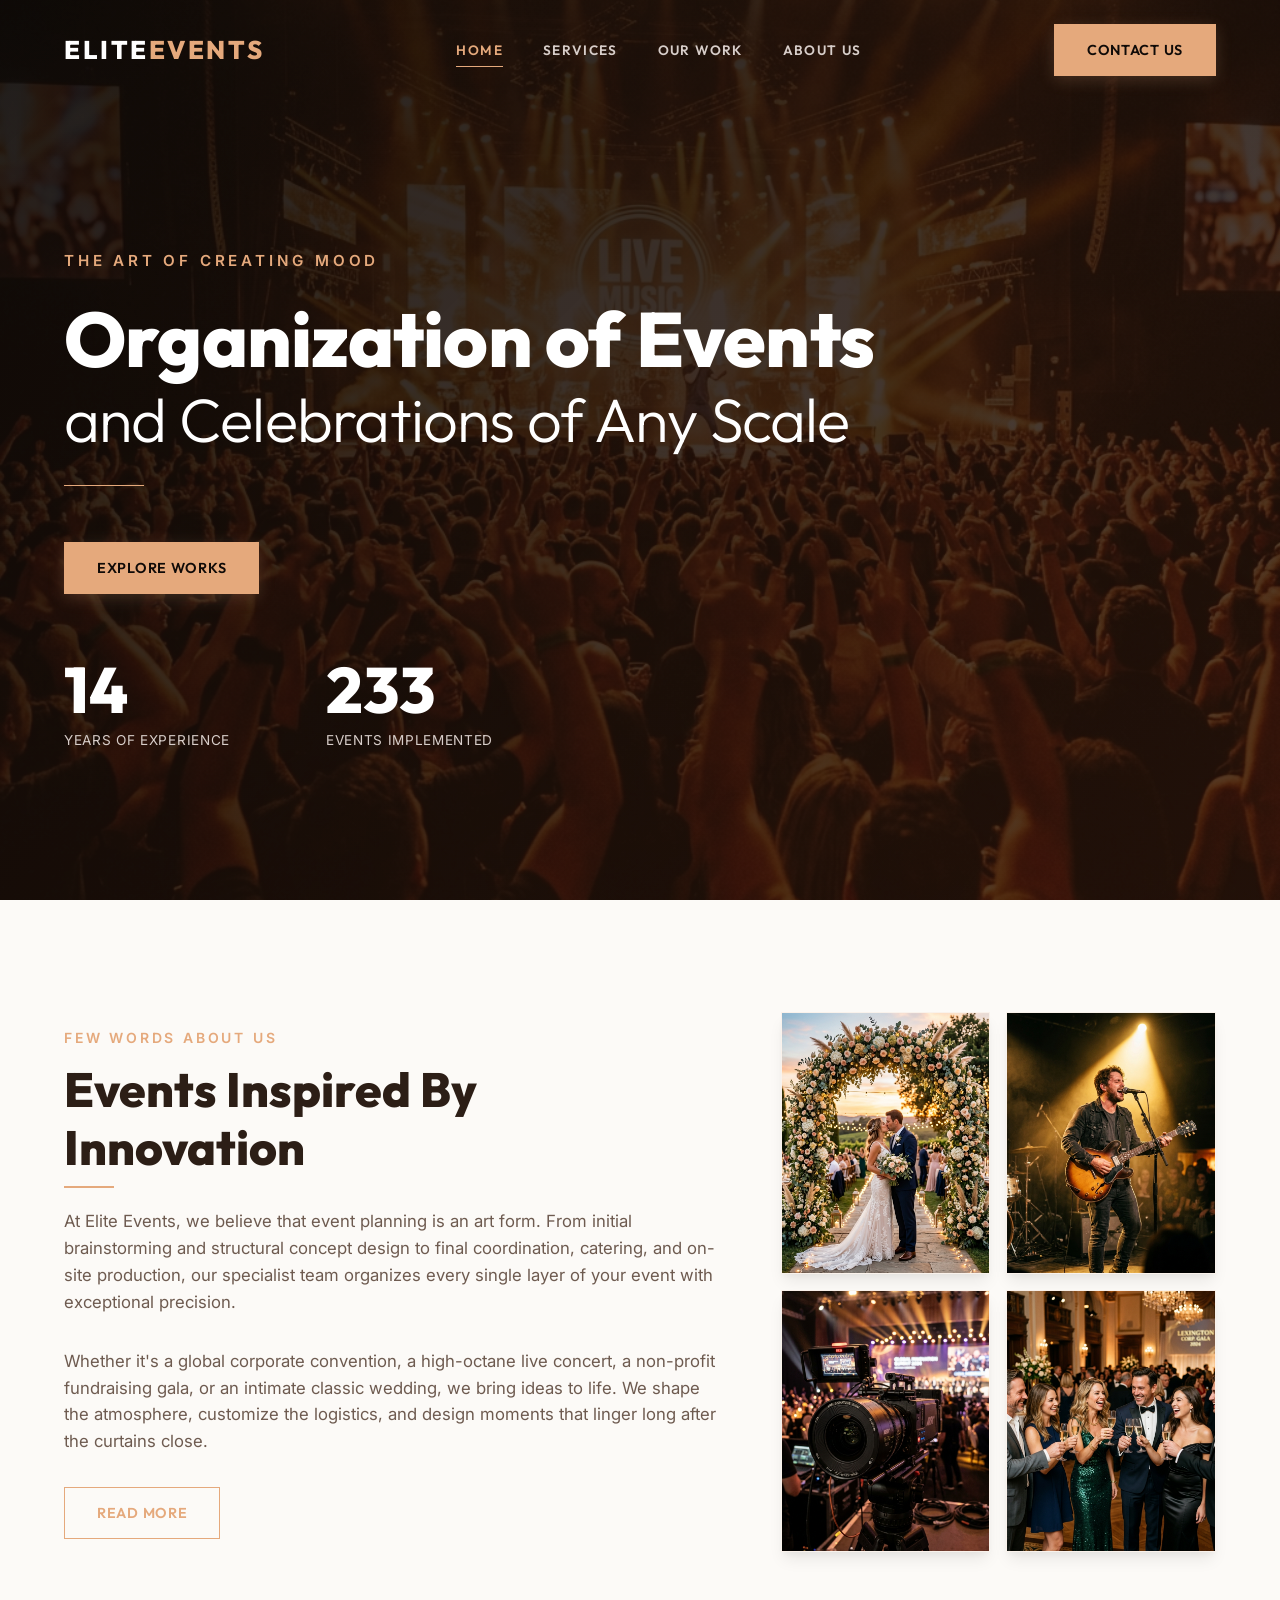
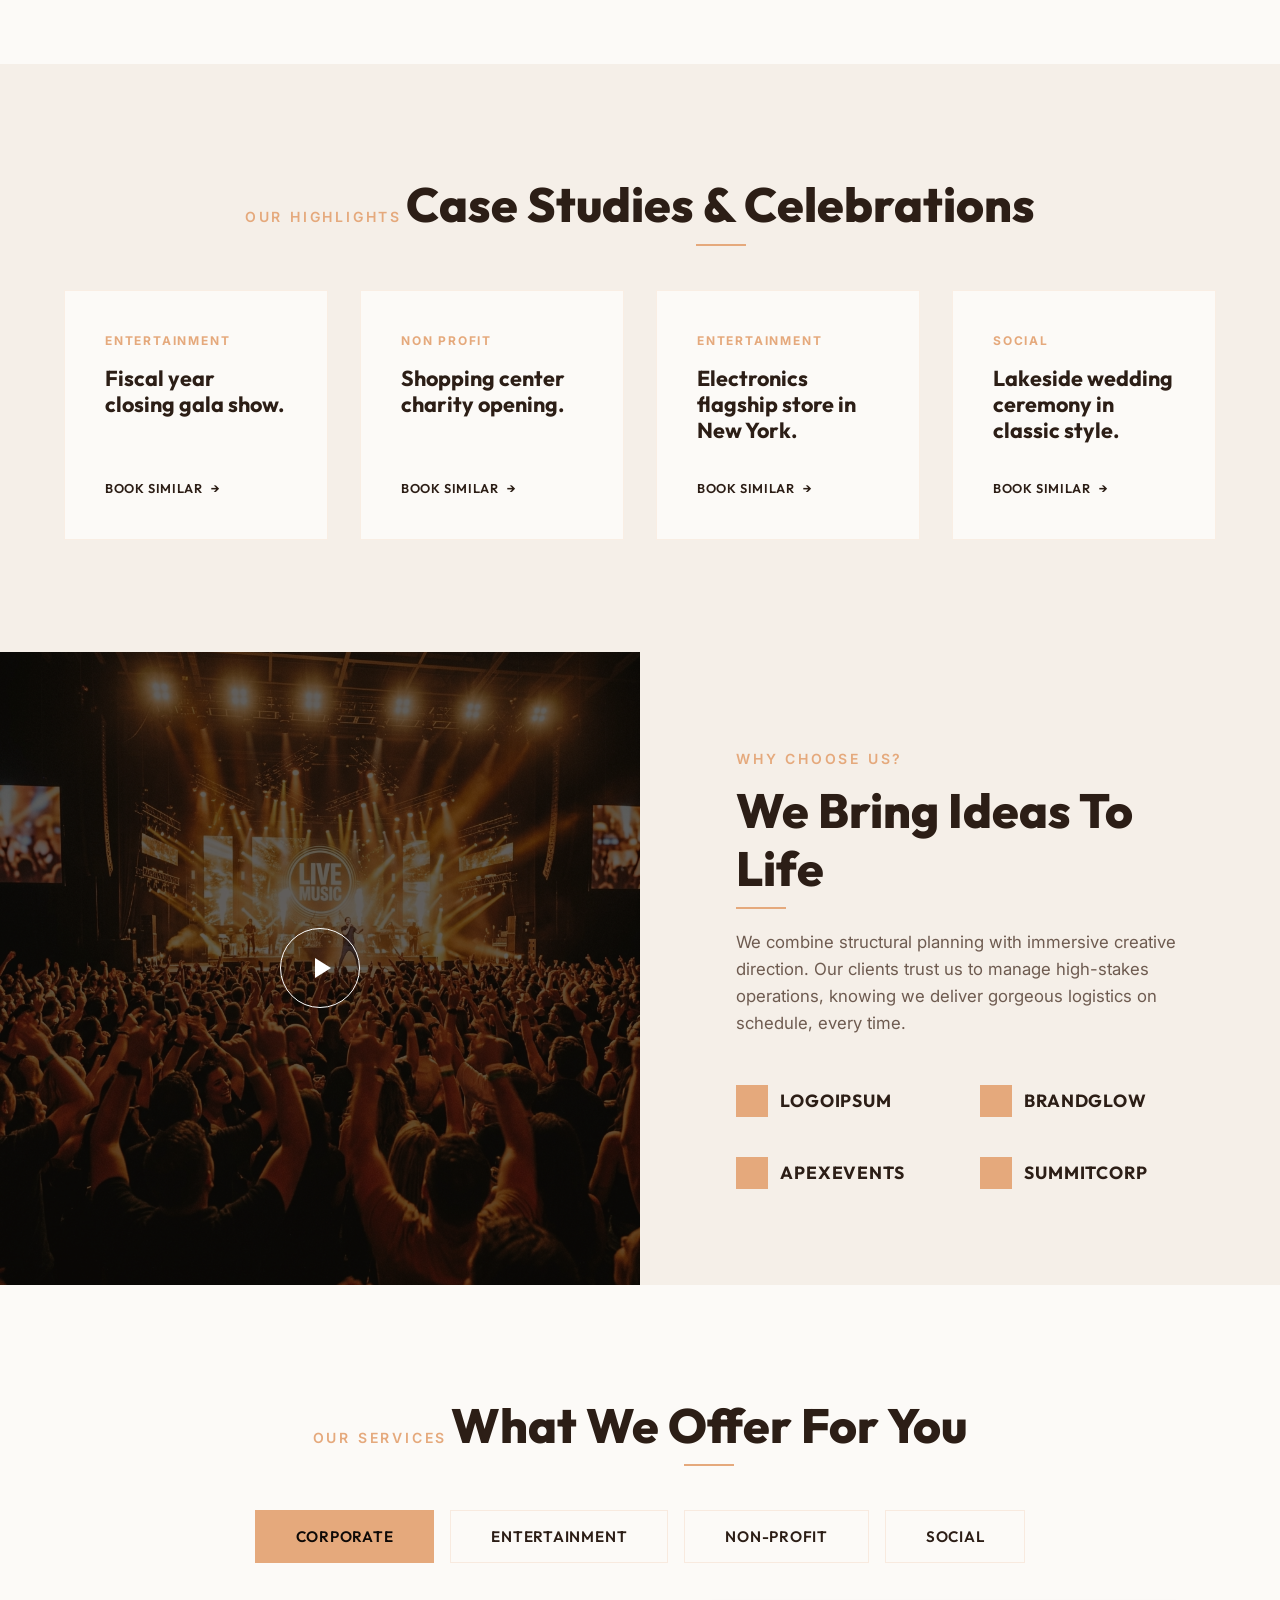
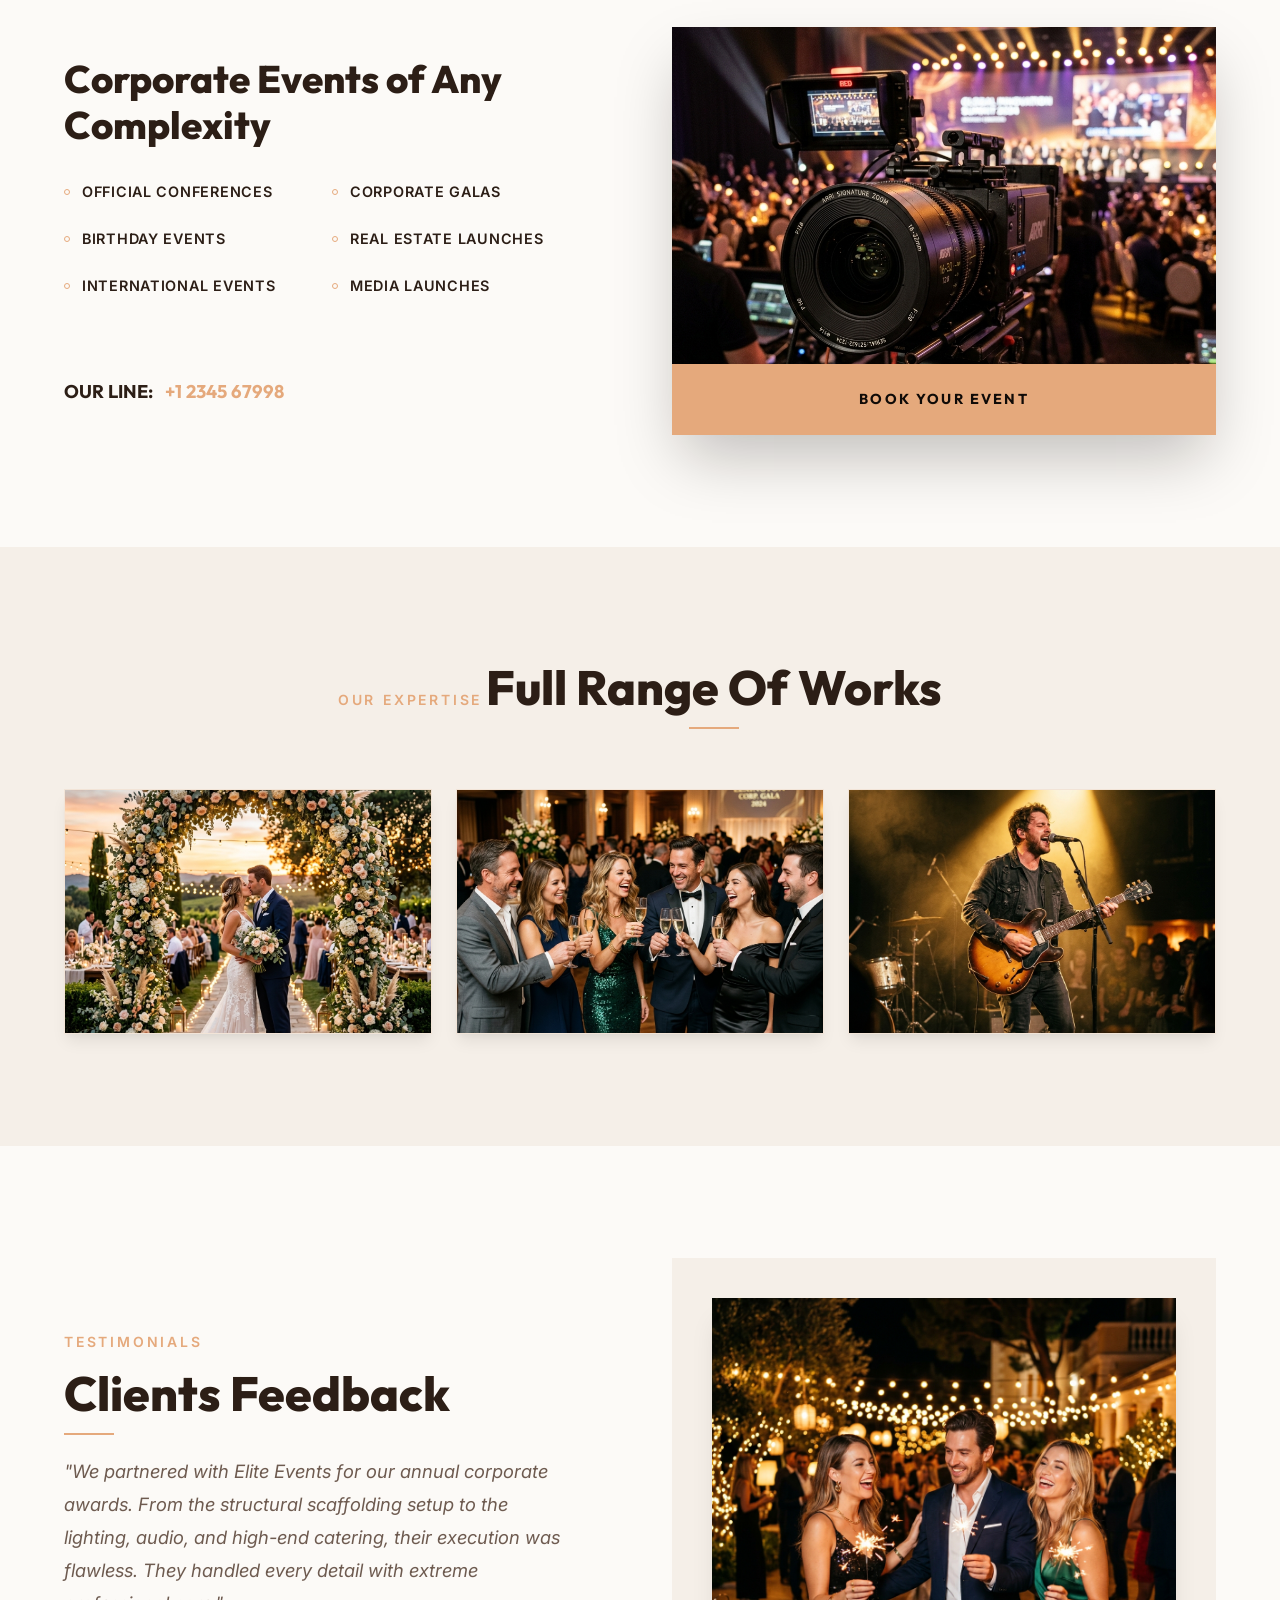
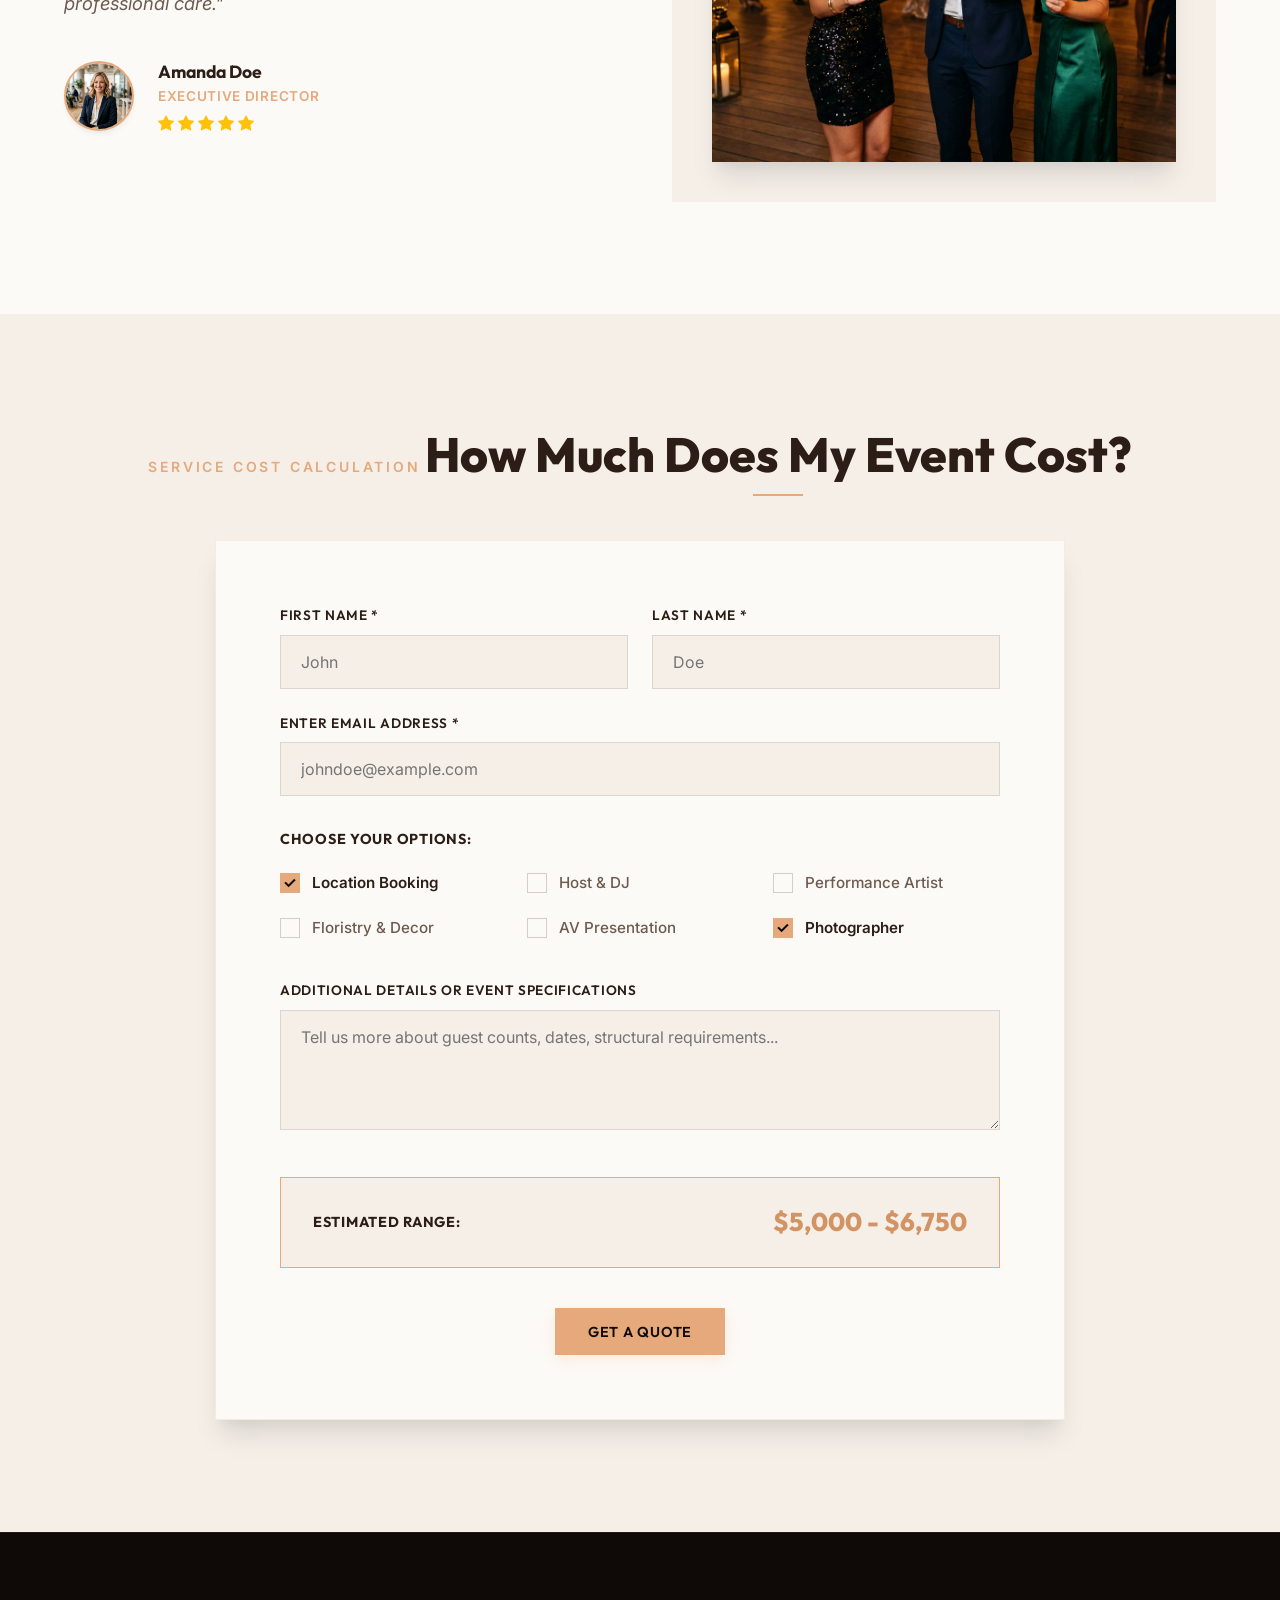
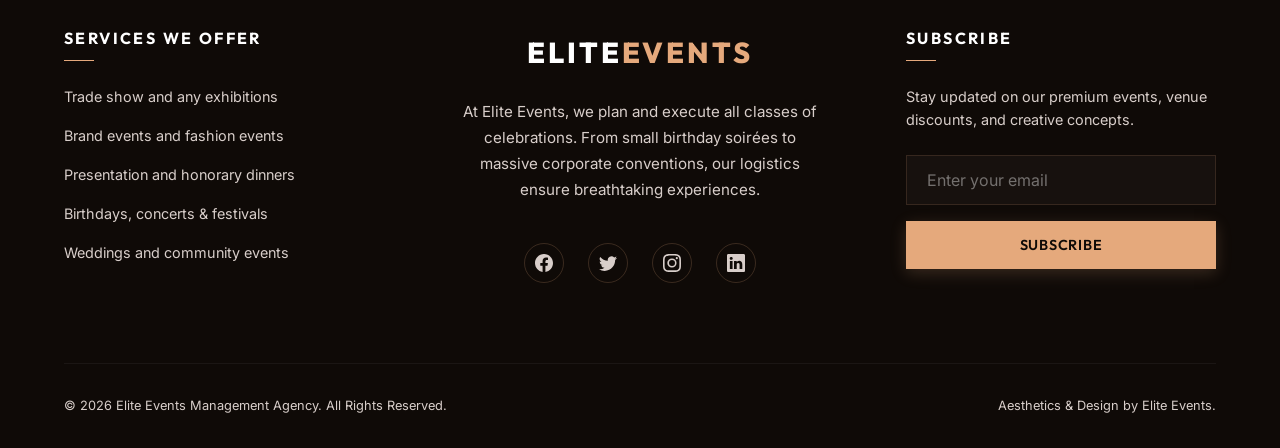
==== index.html @ 659c6e5d "first commit" ====
<!DOCTYPE html>
<html lang="en">
<head>
  <meta charset="UTF-8">
  <meta name="viewport" content="width=device-width, initial-scale=1.0">
  <title>Elite Events | Premium Event Planning & Management Agency</title>
  <meta name="description" content="Elite Events provides bespoke planning, management, and flawless execution for corporate, entertainment, non-profit, and social events. Translate your vision into an unforgettable experience.">
  <link rel="stylesheet" href="style.css">
</head>
<body>

  <!-- ==========================================
       HEADER / NAVIGATION
       ========================================== -->
  <header class="header" id="site-header">
    <div class="container nav-container">
      <a href="index.html#home" class="logo" id="header-logo">
        ELITE<span>EVENTS</span>
      </a>
      
      <nav class="nav-menu-wrapper" aria-label="Main Navigation">
        <ul class="nav-menu" id="nav-menu">
          <li><a href="index.html" class="nav-link active" id="nav-link-home">Home</a></li>
          <li><a href="services.html" class="nav-link" id="nav-link-services">Services</a></li>
          <li><a href="work.html" class="nav-link" id="nav-link-work">Our Work</a></li>
          <li><a href="about.html" class="nav-link" id="nav-link-about">About Us</a></li>
          <li class="mobile-only"><a href="contact.html" class="nav-link" id="nav-link-contact-mobile">Contact Us</a></li>
        </ul>
      </nav>
      
      <a href="contact.html" class="btn btn-primary" id="header-contact-btn">Contact Us</a>
      
      <button class="nav-toggle" id="nav-toggle" aria-label="Toggle Navigation Menu">
        <span></span>
        <span></span>
        <span></span>
      </button>
    </div>
  </header>

  <!-- ==========================================
       HERO SECTION
       ========================================== -->
  <section class="hero" id="home">
    <div class="container">
      <div class="hero-content">
        <span class="hero-subtitle">The Art Of Creating Mood</span>
        <h1 class="hero-title" id="main-heading">
          Organization of Events <span>and Celebrations of Any Scale</span>
        </h1>
        <div class="hero-line"></div>
        <a href="#services" class="btn btn-primary" id="hero-cta-btn">Explore Works</a>
        
        <div class="hero-stats">
          <div class="stat-item">
            <span class="stat-number" data-count="14" id="stat-experience">0</span>
            <span class="stat-label">Years of experience</span>
          </div>
          <div class="stat-item">
            <span class="stat-number" data-count="347" id="stat-implemented">0</span>
            <span class="stat-label">Events implemented</span>
          </div>
        </div>
      </div>
    </div>
  </section>

  <!-- ==========================================
       ABOUT US SECTION
       ========================================== */ -->
  <section class="about section-padding" id="about">
    <div class="container">
      <div class="about-grid">
        <div class="about-text">
          <span class="section-subtitle">Few Words About Us</span>
          <h2 class="section-title underline-left" id="about-title">Events Inspired By Innovation</h2>
          <p>
            At Elite Events, we believe that event planning is an art form. From initial brainstorming and structural concept design to final coordination, catering, and on-site production, our specialist team organizes every single layer of your event with exceptional precision.
          </p>
          <p>
            Whether it's a global corporate convention, a high-octane live concert, a non-profit fundraising gala, or an intimate classic wedding, we bring ideas to life. We shape the atmosphere, customize the logistics, and design moments that linger long after the curtains close.
          </p>
          <a href="#services" class="btn btn-secondary" id="about-readmore-btn">Read More</a>
        </div>
        
        <div class="about-gallery">
          <div class="about-img-wrapper" id="about-img-1">
            <img src="assets/event_wedding.png" alt="Elegant outdoor wedding reception detail">
          </div>
          <div class="about-img-wrapper" id="about-img-2">
            <img src="assets/event_concert.png" alt="A singer performing passionately on a dark stage">
          </div>
          <div class="about-img-wrapper" id="about-img-3">
            <img src="assets/event_camera.png" alt="Close-up of a professional event recording camera lens">
          </div>
          <div class="about-img-wrapper" id="about-img-4">
            <img src="assets/event_party.png" alt="Guests talking and laughing holding champagne glasses">
          </div>
        </div>
      </div>
    </div>
  </section>

  <!-- ==========================================
       FEATURED EVENT TYPES (GALLERY CARDS)
       ========================================== -->
  <section class="featured section-padding" id="featured-events">
    <div class="container">
      <div class="text-center">
        <span class="section-subtitle">Our Highlights</span>
        <h2 class="section-title underline-center" id="featured-title">Case Studies & Celebrations</h2>
      </div>
      
      <div class="featured-grid">
        <!-- Card 1 -->
        <article class="featured-card" id="card-entertainment-gala">
          <div>
            <div class="featured-cat">Entertainment</div>
            <h3 class="featured-name">Fiscal year closing gala show.</h3>
          </div>
          <a href="#calculator" class="featured-link">Book Similar</a>
        </article>
        
        <!-- Card 2 -->
        <article class="featured-card" id="card-nonprofit-opening">
          <div>
            <div class="featured-cat">Non Profit</div>
            <h3 class="featured-name">Shopping center charity opening.</h3>
          </div>
          <a href="#calculator" class="featured-link">Book Similar</a>
        </article>
        
        <!-- Card 3 -->
        <article class="featured-card" id="card-corporate-store">
          <div>
            <div class="featured-cat">Entertainment</div>
            <h3 class="featured-name">Electronics flagship store in New York.</h3>
          </div>
          <a href="#calculator" class="featured-link">Book Similar</a>
        </article>
        
        <!-- Card 4 -->
        <article class="featured-card" id="card-social-wedding">
          <div>
            <div class="featured-cat">Social</div>
            <h3 class="featured-name">Lakeside wedding ceremony in classic style.</h3>
          </div>
          <a href="#calculator" class="featured-link">Book Similar</a>
        </article>
      </div>
    </div>
  </section>

  <!-- ==========================================
       WHY CHOOSE US SECTION (WITH PLAY BTN)
       ========================================== -->
  <section class="why-choose" id="why-choose-us">
    <div class="why-grid">
      <div class="why-video-wrapper" id="video-promo-container">
        <button class="play-btn" id="play-promo-btn" aria-label="Play promotional video introduction"></button>
      </div>
      
      <div class="why-content">
        <span class="section-subtitle">Why Choose Us?</span>
        <h2 class="section-title underline-left" id="why-title">We Bring Ideas To Life</h2>
        <p class="why-desc">
          We combine structural planning with immersive creative direction. Our clients trust us to manage high-stakes operations, knowing we deliver gorgeous logistics on schedule, every time.
        </p>
        
        <div class="why-logos">
          <!-- Logo 1 -->
          <div class="logo-item" id="partner-logo-1">
            <div class="logo-icon" style="background-color: var(--primary);"></div>
            <span class="logo-text">LogoIpsum</span>
          </div>
          
          <!-- Logo 2 -->
          <div class="logo-item" id="partner-logo-2">
            <div class="logo-icon" style="background-color: var(--primary);"></div>
            <span class="logo-text">BrandGlow</span>
          </div>
          
          <!-- Logo 3 -->
          <div class="logo-item" id="partner-logo-3">
            <div class="logo-icon" style="background-color: var(--primary);"></div>
            <span class="logo-text">ApexEvents</span>
          </div>
          
          <!-- Logo 4 -->
          <div class="logo-item" id="partner-logo-4">
            <div class="logo-icon" style="background-color: var(--primary);"></div>
            <span class="logo-text">SummitCorp</span>
          </div>
        </div>
      </div>
    </div>
  </section>

  <!-- ==========================================
       SERVICES SECTION (INTERACTIVE TABS)
       ========================================== -->
  <section class="services section-padding" id="services">
    <div class="container">
      <div class="text-center">
        <span class="section-subtitle">Our Services</span>
        <h2 class="section-title underline-center" id="services-title">What We Offer For You</h2>
      </div>
      
      <div class="services-tabs-nav" role="tablist" id="services-tabs-navigation">
        <button class="tab-btn active" role="tab" aria-selected="true" aria-controls="panel-corporate" data-tab="panel-corporate" id="tab-corporate-btn">Corporate</button>
        <button class="tab-btn" role="tab" aria-selected="false" aria-controls="panel-entertainment" data-tab="panel-entertainment" id="tab-entertainment-btn">Entertainment</button>
        <button class="tab-btn" role="tab" aria-selected="false" aria-controls="panel-nonprofit" data-tab="panel-nonprofit" id="tab-nonprofit-btn">Non-Profit</button>
        <button class="tab-btn" role="tab" aria-selected="false" aria-controls="panel-social" data-tab="panel-social" id="tab-social-btn">Social</button>
      </div>
      
      <div class="services-content-wrapper">
        <!-- Panel 1: Corporate -->
        <div class="tab-panel active" id="panel-corporate" role="tabpanel" aria-labelledby="tab-corporate-btn">
          <div class="services-text-side">
            <h3 class="services-panel-title">Corporate Events of Any Complexity</h3>
            <ul class="services-list">
              <li class="services-list-item">Official Conferences</li>
              <li class="services-list-item">Corporate galas</li>
              <li class="services-list-item">Birthday events</li>
              <li class="services-list-item">Real estate launches</li>
              <li class="services-list-item">International events</li>
              <li class="services-list-item">Media launches</li>
            </ul>
            <div class="services-phone" id="services-phone-corporate">
              OUR LINE: <span>+1 2345 67998</span>
            </div>
          </div>
          <div class="services-image-side">
            <img src="assets/event_camera.png" alt="A professional camera setup for filming corporate events">
            <a href="#calculator" class="book-tag">Book Your Event</a>
          </div>
        </div>
        
        <!-- Panel 2: Entertainment -->
        <div class="tab-panel" id="panel-entertainment" role="tabpanel" aria-labelledby="tab-entertainment-btn">
          <div class="services-text-side">
            <h3 class="services-panel-title">High-Impact Entertainment Events</h3>
            <ul class="services-list">
              <li class="services-list-item">Concerts & Festivals</li>
              <li class="services-list-item">Stage Productions</li>
              <li class="services-list-item">Live Band Booking</li>
              <li class="services-list-item">Sound & Light Design</li>
              <li class="services-list-item">Celebrity Events</li>
              <li class="services-list-item">DJ & Dance Parties</li>
            </ul>
            <div class="services-phone" id="services-phone-entertainment">
              OUR LINE: <span>+1 2345 67998</span>
            </div>
          </div>
          <div class="services-image-side">
            <img src="assets/event_concert.png" alt="Passionate performance under a bright spotlight">
            <a href="#calculator" class="book-tag">Book Your Event</a>
          </div>
        </div>
        
        <!-- Panel 3: Non-Profit -->
        <div class="tab-panel" id="panel-nonprofit" role="tabpanel" aria-labelledby="tab-nonprofit-btn">
          <div class="services-text-side">
            <h3 class="services-panel-title">Charity & Community Gatherings</h3>
            <ul class="services-list">
              <li class="services-list-item">Fundraising galas</li>
              <li class="services-list-item">Benefit Auctions</li>
              <li class="services-list-item">Donor Dinners</li>
              <li class="services-list-item">Community Rallies</li>
              <li class="services-list-item">Association Meetings</li>
              <li class="services-list-item">Awareness Festivals</li>
            </ul>
            <div class="services-phone" id="services-phone-nonprofit">
              OUR LINE: <span>+1 2345 67998</span>
            </div>
          </div>
          <div class="services-image-side">
            <img src="assets/event_party.png" alt="Guests toast at a corporate non profit gala">
            <a href="#calculator" class="book-tag">Book Your Event</a>
          </div>
        </div>
        
        <!-- Panel 4: Social -->
        <div class="tab-panel" id="panel-social" role="tabpanel" aria-labelledby="tab-social-btn">
          <div class="services-text-side">
            <h3 class="services-panel-title">Bespoke Social & Wedding Planning</h3>
            <ul class="services-list">
              <li class="services-list-item">Classic Weddings</li>
              <li class="services-list-item">Anniversary Celebrations</li>
              <li class="services-list-item">Birthday Bashes</li>
              <li class="services-list-item">Engagement dinners</li>
              <li class="services-list-item">Family Soirees</li>
              <li class="services-list-item">Private Receptions</li>
            </ul>
            <div class="services-phone" id="services-phone-social">
              OUR LINE: <span>+1 2345 67998</span>
            </div>
          </div>
          <div class="services-image-side">
            <img src="assets/event_wedding.png" alt="Bride and Groom kissing under sunset ceremony arch">
            <a href="#calculator" class="book-tag">Book Your Event</a>
          </div>
        </div>
      </div>
    </div>
  </section>

  <!-- ==========================================
       OUR EXPERTISE SECTION (GALLERY GRID)
       ========================================== -->
  <section class="expertise section-padding" id="our-expertise">
    <div class="container">
      <div class="text-center">
        <span class="section-subtitle">Our Expertise</span>
        <h2 class="section-title underline-center" id="expertise-title">Full Range Of Works</h2>
      </div>
      
      <div class="expertise-grid">
        <div class="expertise-item" id="exp-gallery-1">
          <img src="assets/event_wedding.png" alt="Elite wedding planning ceremony detail">
        </div>
        <div class="expertise-item" id="exp-gallery-2">
          <img src="assets/event_party.png" alt="Guests laughing and drinking at formal reception">
        </div>
        <div class="expertise-item" id="exp-gallery-3">
          <img src="assets/event_concert.png" alt="Musician performing on stage at live event">
        </div>
      </div>
    </div>
  </section>

  <!-- ==========================================
       TESTIMONIALS SECTION
       ========================================== -->
  <section class="testimonials section-padding" id="testimonials">
    <div class="container">
      <div class="testimonials-grid">
        <div class="testimonials-card" id="testimonial-container">
          <span class="section-subtitle">Testimonials</span>
          <h2 class="section-title underline-left" id="testimonials-main-title">Clients Feedback</h2>
          
          <blockquote class="client-feedback" id="testimonial-quote">
            "We partnered with Elite Events for our annual corporate awards. From the structural scaffolding setup to the lighting, audio, and high-end catering, their execution was flawless. They handled every detail with extreme professional care."
          </blockquote>
          
          <div class="client-meta">
            <div class="client-avatar" id="testimonial-avatar-wrapper">
              <img src="assets/testimonial_avatar.png" alt="Portrait of Amanda Doe, Client">
            </div>
            
            <div class="client-info">
              <h4 id="client-name">Amanda Doe</h4>
              <p id="client-role">Executive Director</p>
              <div class="client-rating" id="client-stars" aria-label="Rated 5 out of 5 stars">
                <!-- Inline SVG Stars -->
                <svg width="16" height="16" fill="currentColor" viewBox="0 0 16 16"><path d="M3.612 15.443c-.386.198-.824-.149-.746-.592l.83-4.73L.173 6.765c-.329-.314-.158-.888.283-.95l4.898-.696L7.538.792c.197-.39.73-.39.927 0l2.184 4.327 4.898.696c.441.062.612.636.282.95l-3.522 3.356.83 4.73c.078.443-.36.79-.746.592L8 13.187l-4.389 2.256z"/></svg>
                <svg width="16" height="16" fill="currentColor" viewBox="0 0 16 16"><path d="M3.612 15.443c-.386.198-.824-.149-.746-.592l.83-4.73L.173 6.765c-.329-.314-.158-.888.283-.95l4.898-.696L7.538.792c.197-.39.73-.39.927 0l2.184 4.327 4.898.696c.441.062.612.636.282.95l-3.522 3.356.83 4.73c.078.443-.36.79-.746.592L8 13.187l-4.389 2.256z"/></svg>
                <svg width="16" height="16" fill="currentColor" viewBox="0 0 16 16"><path d="M3.612 15.443c-.386.198-.824-.149-.746-.592l.83-4.73L.173 6.765c-.329-.314-.158-.888.283-.95l4.898-.696L7.538.792c.197-.39.73-.39.927 0l2.184 4.327 4.898.696c.441.062.612.636.282.95l-3.522 3.356.83 4.73c.078.443-.36.79-.746.592L8 13.187l-4.389 2.256z"/></svg>
                <svg width="16" height="16" fill="currentColor" viewBox="0 0 16 16"><path d="M3.612 15.443c-.386.198-.824-.149-.746-.592l.83-4.73L.173 6.765c-.329-.314-.158-.888.283-.95l4.898-.696L7.538.792c.197-.39.73-.39.927 0l2.184 4.327 4.898.696c.441.062.612.636.282.95l-3.522 3.356.83 4.73c.078.443-.36.79-.746.592L8 13.187l-4.389 2.256z"/></svg>
                <svg width="16" height="16" fill="currentColor" viewBox="0 0 16 16"><path d="M3.612 15.443c-.386.198-.824-.149-.746-.592l.83-4.73L.173 6.765c-.329-.314-.158-.888.283-.95l4.898-.696L7.538.792c.197-.39.73-.39.927 0l2.184 4.327 4.898.696c.441.062.612.636.282.95l-3.522 3.356.83 4.73c.078.443-.36.79-.746.592L8 13.187l-4.389 2.256z"/></svg>
              </div>
            </div>
          </div>
        </div>
        
        <div class="testimonials-visual" id="testimonial-graphic">
          <img src="assets/testimonial_sparklers.png" alt="A group of corporate colleagues celebrating with sparklers at an evening party">
        </div>
      </div>
    </div>
  </section>

  <!-- ==========================================
       SERVICE COST CALCULATION FORM
       ========================================== -->
  <section class="calculator section-padding" id="calculator">
    <div class="container">
      <div class="text-center">
        <span class="section-subtitle">Service Cost Calculation</span>
        <h2 class="section-title underline-center" id="calculator-title">How Much Does My Event Cost?</h2>
      </div>
      
      <div class="calc-form-card">
        <form id="event-calc-form">
          <div class="calc-grid">
            <div class="form-group">
              <label for="calc-first-name">First name *</label>
              <input type="text" id="calc-first-name" class="form-control" placeholder="John" required>
            </div>
            
            <div class="form-group">
              <label for="calc-last-name">Last name *</label>
              <input type="text" id="calc-last-name" class="form-control" placeholder="Doe" required>
            </div>
            
            <div class="form-group calc-grid-full">
              <label for="calc-email">Enter email address *</label>
              <input type="email" id="calc-email" class="form-control" placeholder="johndoe@example.com" required>
            </div>
          </div>
          
          <div class="checkbox-section-title">Choose Your Options:</div>
          <div class="checkbox-grid">
            <label class="checkbox-label" id="lbl-opt-location">
              <input type="checkbox" value="location" checked>
              <span class="custom-checkbox"></span>
              <span>Location Booking</span>
            </label>
            
            <label class="checkbox-label" id="lbl-opt-host">
              <input type="checkbox" value="host_dj">
              <span class="custom-checkbox"></span>
              <span>Host & DJ</span>
            </label>
            
            <label class="checkbox-label" id="lbl-opt-artist">
              <input type="checkbox" value="artist">
              <span class="custom-checkbox"></span>
              <span>Performance Artist</span>
            </label>
            
            <label class="checkbox-label" id="lbl-opt-floristy">
              <input type="checkbox" value="floristy">
              <span class="custom-checkbox"></span>
              <span>Floristry & Decor</span>
            </label>
            
            <label class="checkbox-label" id="lbl-opt-presentation">
              <input type="checkbox" value="presentation">
              <span class="custom-checkbox"></span>
              <span>AV Presentation</span>
            </label>
            
            <label class="checkbox-label" id="lbl-opt-photographer">
              <input type="checkbox" value="photographer" checked>
              <span class="custom-checkbox"></span>
              <span>Photographer</span>
            </label>
          </div>
          
          <div class="form-group" style="margin-bottom: 2.5rem;">
            <label for="calc-message">Additional details or event specifications</label>
            <textarea id="calc-message" class="form-control" placeholder="Tell us more about guest counts, dates, structural requirements..."></textarea>
          </div>

          <!-- Estimator result box -->
          <div class="calc-result-box" id="calculator-result-box">
            <span class="calc-result-title">Estimated Range:</span>
            <span class="calc-price" id="calc-price-display">$0</span>
          </div>
          
          <div class="text-center">
            <button type="submit" class="btn btn-primary" id="calc-submit-btn">Get A Quote</button>
          </div>
          
          <div class="success-msg" id="calc-success-msg"></div>
        </form>
      </div>
    </div>
  </section>

  <!-- ==========================================
       FOOTER SECTION
       ========================================== -->
  <footer class="footer" id="site-footer">
    <div class="container">
      <div class="footer-grid">
        <!-- Col 1: Offerings -->
        <div class="footer-col" id="footer-offerings">
          <h3>Services We Offer</h3>
          <ul class="footer-services-list">
            <li>Trade show and any exhibitions</li>
            <li>Brand events and fashion events</li>
            <li>Presentation and honorary dinners</li>
            <li>Birthdays, concerts & festivals</li>
            <li>Weddings and community events</li>
          </ul>
        </div>
        
        <!-- Col 2: Brand / Description -->
        <div class="footer-col footer-brand" id="footer-brand-info">
          <div class="footer-logo">ELITE<span>EVENTS</span></div>
          <p class="footer-desc">
            At Elite Events, we plan and execute all classes of celebrations. From small birthday soirées to massive corporate conventions, our logistics ensure breathtaking experiences.
          </p>
          
          <div class="footer-socials" id="footer-social-links">
            <a href="#" class="social-icon" aria-label="Facebook Page">
              <svg width="18" height="18" fill="currentColor" viewBox="0 0 16 16"><path d="M16 8.049c0-4.446-3.582-8.05-8-8.05C3.58 0-.002 3.603-.002 8.05c0 4.017 2.926 7.347 6.75 7.951v-5.625h-2.03V8.05H6.75V6.275c0-2.017 1.195-3.131 3.022-3.131.876 0 1.791.157 1.791.157v1.98h-1.009c-.993 0-1.303.621-1.303 1.258v1.51h2.218l-.354 2.326H9.25V16c3.824-.604 6.75-3.934 6.75-7.951z"/></svg>
            </a>
            <a href="#" class="social-icon" aria-label="Twitter Page">
              <svg width="18" height="18" fill="currentColor" viewBox="0 0 16 16"><path d="M5.026 15c6.038 0 9.341-5.003 9.341-9.334 0-.14 0-.282-.006-.422A6.685 6.685 0 0 0 16 3.542a6.658 6.658 0 0 1-1.889.518 3.301 3.301 0 0 0 1.447-1.817 6.533 6.533 0 0 1-2.087.793A3.286 3.286 0 0 0 7.875 6.03a9.325 9.325 0 0 1-6.767-3.429 3.289 3.289 0 0 0 1.018 4.382A3.323 3.323 0 0 1 .64 6.575v.045a3.288 3.288 0 0 0 2.632 3.218 3.203 3.203 0 0 1-.865.115 3.23 3.23 0 0 1-.614-.057 3.283 3.283 0 0 0 3.067 2.277A6.588 6.588 0 0 1 .78 13.58a6.32 6.32 0 0 1-.78-.045A9.344 9.344 0 0 0 5.026 15z"/></svg>
            </a>
            <a href="#" class="social-icon" aria-label="Instagram Page">
              <svg width="18" height="18" fill="currentColor" viewBox="0 0 16 16"><path d="M8 0C5.829 0 5.556.01 4.703.048 3.85.088 3.269.222 2.76.42a3.917 3.917 0 0 0-1.417.923A3.927 3.927 0 0 0 .42 2.76C.222 3.268.087 3.85.048 4.7.01 5.555 0 5.827 0 8.001c0 2.172.01 2.444.048 3.297.04.852.174 1.433.372 1.942.205.526.478.972.923 1.417.444.445.89.719 1.416.923.51.198 1.09.333 1.942.372C5.555 15.99 5.827 16 8 16s2.444-.01 3.298-.048c.851-.04 1.434-.174 1.943-.372a3.916 3.916 0 0 0 1.416-.923c.445-.445.718-.891.923-1.417.197-.509.332-1.09.372-1.942C15.99 10.445 16 10.173 16 8s-.01-2.445-.048-3.299c-.04-.851-.175-1.433-.372-1.941a3.926 3.926 0 0 0-.923-1.417A3.911 3.911 0 0 0 13.24.42c-.51-.198-1.092-.333-1.943-.372C10.443.01 10.172 0 7.998 0H8zm-.717 1.442h.718c2.136 0 2.389.007 3.232.046.78.035 1.204.166 1.486.275.373.145.64.319.92.599.28.28.453.546.598.92.11.281.24.705.275 1.485.039.843.047 1.096.047 3.231s-.008 2.389-.047 3.232c-.035.78-.166 1.203-.275 1.485a2.47 2.47 0 0 1-.599.919c-.28.28-.546.453-.92.598-.28.11-.704.24-1.485.276-.843.038-1.096.047-3.232.047s-2.39-.009-3.233-.047c-.78-.036-1.203-.166-1.485-.276a2.478 2.478 0 0 1-.92-.598 2.48 2.48 0 0 1-.6-.92c-.109-.281-.24-.705-.275-1.485-.038-.843-.046-1.096-.046-3.233 0-2.136.008-2.388.046-3.231.036-.78.166-1.204.276-1.486.145-.373.319-.64.599-.92.28-.28.546-.453.92-.598.282-.11.705-.24 1.485-.276.738-.034 1.024-.044 2.515-.045v.002zm4.988 1.328a.96.96 0 1 0 0 1.92.96.96 0 0 0 0-1.92zm-4.27 1.122a4.109 4.109 0 1 0 0 8.217 4.109 4.109 0 0 0 0-8.217zm0 1.441a2.667 2.667 0 1 1 0 5.334 2.667 2.667 0 0 1 0-5.334z"/></svg>
            </a>
            <a href="#" class="social-icon" aria-label="LinkedIn Profile">
              <svg width="18" height="18" fill="currentColor" viewBox="0 0 16 16"><path d="M0 1.146C0 .513.526 0 1.175 0h13.65C15.474 0 16 .513 16 1.146v13.708c0 .633-.526 1.146-1.175 1.146H1.175C.526 16 0 15.487 0 14.854V1.146zm4.943 12.248V6.169H2.542v7.225h2.401zm-1.2-8.212c.837 0 1.358-.554 1.358-1.248-.015-.709-.52-1.248-1.342-1.248-.822 0-1.359.54-1.359 1.248 0 .694.521 1.248 1.327 1.248h.016zm4.908 8.212V9.359c0-.216.016-.432.08-.586.173-.431.568-.878 1.232-.878.869 0 1.216.662 1.216 1.634v3.865h2.401V9.25c0-2.22-1.184-3.252-2.764-3.252-1.274 0-1.845.7-2.165 1.193v.025h-.016a5.54 5.54 0 0 1 .016-.025V6.169h-2.4c.03.678 0 7.225 0 7.225h2.4z"/></svg>
            </a>
          </div>
        </div>
        
        <!-- Col 3: Subscribe -->
        <div class="footer-col" id="footer-subscribe-section">
          <h3>Subscribe</h3>
          <p class="footer-subscribe-desc">Stay updated on our premium events, venue discounts, and creative concepts.</p>
          <form class="subscribe-form" id="subscribe-email-form">
            <input type="email" class="subscribe-input" placeholder="Enter your email" required aria-label="Subscriber Email">
            <button type="submit" class="btn btn-primary">Subscribe</button>
          </form>
        </div>
      </div>
      
      <div class="footer-bottom">
        <p>&copy; 2026 Elite Events Management Agency. All Rights Reserved.</p>
        <p>Aesthetics & Design by Elite Events.</p>
      </div>
    </div>
  </footer>

  <!-- Scripts -->
  <script src="main.js"></script>
</body>
</html>
---- style.css ----
@import url('https://fonts.googleapis.com/css2?family=Outfit:wght@300;400;500;600;700;800&family=Inter:wght@300;400;500;600;700&display=swap');

/* ==========================================
   DESIGN SYSTEM VARIABLES
   ========================================== */
:root {
  --bg-dark: #0f0a07;
  --bg-dark-accent: #17110e;
  --bg-light: #fcfaf7;
  --bg-light-accent: #f5efe8;
  --primary: #e5a97c;
  --primary-hover: #d29465;
  --primary-rgb: 229, 169, 124;
  --text-dark: #2c1e16;
  --text-muted-dark: #6e5b50;
  --text-light: #ffffff;
  --text-muted-light: #d8ceca;
  
  --font-headings: 'Outfit', sans-serif;
  --font-body: 'Inter', sans-serif;
  
  --transition-smooth: all 0.4s cubic-bezier(0.16, 1, 0.3, 1);
  --transition-fast: all 0.2s ease-out;
  
  --shadow-sm: 0 4px 6px -1px rgba(0, 0, 0, 0.05), 0 2px 4px -1px rgba(0, 0, 0, 0.03);
  --shadow-md: 0 10px 15px -3px rgba(0, 0, 0, 0.08), 0 4px 6px -2px rgba(0, 0, 0, 0.04);
  --shadow-lg: 0 20px 25px -5px rgba(0, 0, 0, 0.1), 0 10px 10px -5px rgba(0, 0, 0, 0.04);
  --shadow-premium: 0 30px 60px -10px rgba(15, 10, 7, 0.25);
  
  --border-radius-sm: 4px;
  --border-radius-md: 8px;
  --border-radius-lg: 16px;
  --border-radius-full: 9999px;
  
  --max-width: 1200px;
}

/* ==========================================
   RESET & BASE STYLES
   ========================================== */
*, *::before, *::after {
  box-sizing: border-box;
  margin: 0;
  padding: 0;
}

html {
  scroll-behavior: smooth;
  font-size: 16px;
}

body {
  font-family: var(--font-body);
  background-color: var(--bg-light);
  color: var(--text-dark);
  line-height: 1.6;
  overflow-x: hidden;
  -webkit-font-smoothing: antialiased;
}

h1, h2, h3, h4, h5, h6 {
  font-family: var(--font-headings);
  font-weight: 700;
  line-height: 1.2;
}

a {
  text-decoration: none;
  color: inherit;
  transition: var(--transition-fast);
}

button, input, select, textarea {
  font-family: inherit;
  font-size: inherit;
  outline: none;
}

img {
  max-width: 100%;
  display: block;
  object-fit: cover;
}

/* ==========================================
   UTILITY CLASSES
   ========================================== */
.container {
  width: 100%;
  max-width: var(--max-width);
  margin: 0 auto;
  padding: 0 1.5rem;
}

.section-padding {
  padding: 7rem 0;
}

.text-center { text-align: center; }
.text-left { text-align: left; }
.text-right { text-align: right; }

.section-subtitle {
  font-size: 0.875rem;
  letter-spacing: 0.2em;
  text-transform: uppercase;
  color: var(--primary);
  margin-bottom: 0.75rem;
  display: inline-block;
  font-weight: 600;
}

.section-title {
  font-size: clamp(2rem, 4vw, 3rem);
  color: var(--text-dark);
  margin-bottom: 1.5rem;
  font-weight: 800;
}

.section-title.light {
  color: var(--text-light);
}

.underline-center {
  position: relative;
  display: inline-block;
  margin-bottom: 3.5rem;
}

.underline-center::after {
  content: '';
  position: absolute;
  bottom: -0.75rem;
  left: 50%;
  transform: translateX(-50%);
  width: 50px;
  height: 2px;
  background-color: var(--primary);
}

.underline-left {
  position: relative;
  display: inline-block;
  margin-bottom: 2rem;
}

.underline-left::after {
  content: '';
  position: absolute;
  bottom: -0.75rem;
  left: 0;
  width: 50px;
  height: 2px;
  background-color: var(--primary);
}

/* ==========================================
   BUTTONS
   ========================================== */
.btn {
  display: inline-flex;
  align-items: center;
  justify-content: center;
  padding: 0.85rem 2rem;
  font-family: var(--font-headings);
  font-weight: 600;
  font-size: 0.9rem;
  letter-spacing: 0.05em;
  text-transform: uppercase;
  border-radius: 0; /* Premium sharp look matching design */
  cursor: pointer;
  transition: var(--transition-smooth);
  border: 1px solid transparent;
}

.btn-primary {
  background-color: var(--primary);
  color: var(--bg-dark);
  box-shadow: 0 4px 15px rgba(var(--primary-rgb), 0.2);
}

.btn-primary:hover {
  background-color: var(--primary-hover);
  transform: translateY(-2px);
  box-shadow: 0 8px 25px rgba(var(--primary-rgb), 0.35);
}

.btn-secondary {
  background-color: transparent;
  border: 1px solid var(--primary);
  color: var(--primary);
}

.btn-secondary:hover {
  background-color: var(--primary);
  color: var(--bg-dark);
  transform: translateY(-2px);
}

.btn-dark {
  background-color: var(--bg-dark);
  color: var(--text-light);
  border: 1px solid rgba(var(--primary-rgb), 0.3);
}

.btn-dark:hover {
  border-color: var(--primary);
  background-color: var(--bg-dark-accent);
  color: var(--primary);
  transform: translateY(-2px);
}

/* ==========================================
   HEADER / NAVIGATION
   ========================================== */
.header {
  position: fixed;
  top: 0;
  left: 0;
  width: 100%;
  z-index: 1000;
  padding: 1.5rem 0;
  transition: var(--transition-smooth);
}

.header.scrolled {
  padding: 1rem 0;
  background-color: rgba(15, 10, 7, 0.95);
  backdrop-filter: blur(10px);
  border-bottom: 1px solid rgba(229, 169, 124, 0.1);
  box-shadow: var(--shadow-md);
}

.nav-container {
  display: flex;
  justify-content: space-between;
  align-items: center;
}

.logo {
  font-family: var(--font-headings);
  font-size: 1.6rem;
  font-weight: 800;
  color: var(--text-light);
  letter-spacing: 0.1em;
}

.logo span {
  color: var(--primary);
}

.nav-menu {
  display: flex;
  list-style: none;
  gap: 2.5rem;
}

.nav-link {
  font-family: var(--font-headings);
  font-size: 0.85rem;
  font-weight: 600;
  text-transform: uppercase;
  letter-spacing: 0.1em;
  color: var(--text-muted-light);
  position: relative;
  padding: 0.5rem 0;
}

.nav-link:hover, .nav-link.active {
  color: var(--primary);
}

.nav-link::after {
  content: '';
  position: absolute;
  bottom: 0;
  left: 0;
  width: 0;
  height: 1px;
  background-color: var(--primary);
  transition: var(--transition-smooth);
}

.nav-link:hover::after, .nav-link.active::after {
  width: 100%;
}

.nav-toggle {
  display: none;
  background: none;
  border: none;
  cursor: pointer;
  padding: 0.5rem;
}

.nav-toggle span {
  display: block;
  width: 25px;
  height: 2px;
  background-color: var(--text-light);
  margin: 5px 0;
  transition: var(--transition-smooth);
}

/* ==========================================
   HERO SECTION
   ========================================== */
.hero {
  position: relative;
  min-height: 100vh;
  display: flex;
  align-items: center;
  background-image: url('assets/hero_concert.png');
  background-size: cover;
  background-position: center;
  color: var(--text-light);
  padding-top: 100px;
}

.hero::before {
  content: '';
  position: absolute;
  top: 0;
  left: 0;
  width: 100%;
  height: 100%;
  background: linear-gradient(135deg, rgba(15, 10, 7, 0.92) 0%, rgba(43, 20, 10, 0.78) 100%);
  z-index: 1;
}

.hero-content {
  position: relative;
  z-index: 2;
  max-width: 850px;
}

.hero-subtitle {
  font-size: 0.95rem;
  letter-spacing: 0.25em;
  text-transform: uppercase;
  color: var(--primary);
  margin-bottom: 1.5rem;
  font-weight: 600;
  display: inline-block;
}

.hero-title {
  font-size: clamp(2.5rem, 6vw, 4.8rem);
  font-weight: 800;
  line-height: 1.1;
  margin-bottom: 2rem;
  letter-spacing: -0.01em;
}

.hero-title span {
  display: block;
  font-weight: 300;
  font-size: 0.8em;
  margin-top: 0.25rem;
}

.hero-line {
  width: 80px;
  height: 1px;
  background-color: var(--primary);
  margin-bottom: 3.5rem;
}

.hero-stats {
  display: flex;
  gap: 6rem;
  margin-top: 4rem;
}

.stat-item {
  display: flex;
  flex-direction: column;
}

.stat-number {
  font-family: var(--font-headings);
  font-size: clamp(3rem, 5vw, 4.5rem);
  font-weight: 800;
  color: var(--text-light);
  line-height: 1;
  margin-bottom: 0.5rem;
}

.stat-label {
  font-size: 0.85rem;
  letter-spacing: 0.05em;
  text-transform: uppercase;
  color: var(--text-muted-light);
}

/* ==========================================
   ABOUT US SECTION
   ========================================== */
.about {
  background-color: var(--bg-light);
}

.about-grid {
  display: grid;
  grid-template-columns: 1.2fr 0.8fr;
  gap: 4rem;
  align-items: center;
}

.about-text p {
  color: var(--text-muted-dark);
  font-size: 1.05rem;
  margin-bottom: 2rem;
}

.about-gallery {
  display: grid;
  grid-template-columns: repeat(2, 1fr);
  gap: 1rem;
}

.about-img-wrapper {
  overflow: hidden;
  position: relative;
  aspect-ratio: 4/5;
  box-shadow: var(--shadow-md);
  border: 1px solid rgba(229, 169, 124, 0.1);
}

.about-img-wrapper img {
  width: 100%;
  height: 100%;
  transition: var(--transition-smooth);
}

.about-img-wrapper:hover img {
  transform: scale(1.08);
}

.about-img-wrapper::after {
  content: '';
  position: absolute;
  top: 0;
  left: 0;
  width: 100%;
  height: 100%;
  background: linear-gradient(to bottom, transparent 60%, rgba(15, 10, 7, 0.4) 100%);
  opacity: 0;
  transition: var(--transition-smooth);
}

.about-img-wrapper:hover::after {
  opacity: 1;
}

/* ==========================================
   FEATURED EVENT TYPES (GRID)
   ========================================== */
.featured {
  background-color: var(--bg-light-accent);
}

.featured-grid {
  display: grid;
  grid-template-columns: repeat(auto-fit, minmax(260px, 1fr));
  gap: 2rem;
}

.featured-card {
  background-color: var(--bg-light);
  border: 1px solid rgba(229, 169, 124, 0.15);
  padding: 2.5rem;
  transition: var(--transition-smooth);
  display: flex;
  flex-direction: column;
  justify-content: space-between;
  min-height: 250px;
  position: relative;
  overflow: hidden;
}

.featured-card::before {
  content: '';
  position: absolute;
  top: 0;
  left: 0;
  width: 100%;
  height: 3px;
  background-color: var(--primary);
  transform: scaleX(0);
  transform-origin: left;
  transition: var(--transition-smooth);
}

.featured-card:hover {
  transform: translateY(-8px);
  box-shadow: var(--shadow-lg);
  border-color: var(--primary);
}

.featured-card:hover::before {
  transform: scaleX(1);
}

.featured-cat {
  font-size: 0.75rem;
  letter-spacing: 0.15em;
  text-transform: uppercase;
  color: var(--primary);
  font-weight: 700;
  margin-bottom: 1rem;
}

.featured-name {
  font-size: 1.35rem;
  color: var(--text-dark);
  font-weight: 700;
  margin-bottom: 2rem;
}

.featured-link {
  font-family: var(--font-headings);
  font-size: 0.8rem;
  text-transform: uppercase;
  font-weight: 600;
  letter-spacing: 0.05em;
  display: inline-flex;
  align-items: center;
  gap: 0.5rem;
}

.featured-link::after {
  content: '→';
  transition: var(--transition-fast);
}

.featured-card:hover .featured-link::after {
  transform: translateX(5px);
}

/* ==========================================
   WHY CHOOSE US & PLAY BUTTON
   ========================================== */
.why-choose {
  background-color: var(--bg-light);
  padding: 0;
}

.why-grid {
  display: grid;
  grid-template-columns: 1fr 1fr;
  align-items: stretch;
}

.why-video-wrapper {
  position: relative;
  background-image: url('assets/hero_concert.png');
  background-size: cover;
  background-position: center;
  min-height: 450px;
  display: flex;
  align-items: center;
  justify-content: center;
}

.why-video-wrapper::before {
  content: '';
  position: absolute;
  top: 0;
  left: 0;
  width: 100%;
  height: 100%;
  background: rgba(15, 10, 7, 0.65);
}

.play-btn {
  position: relative;
  z-index: 2;
  width: 80px;
  height: 80px;
  background-color: transparent;
  border: 1px solid var(--text-light);
  border-radius: var(--border-radius-full);
  cursor: pointer;
  display: flex;
  align-items: center;
  justify-content: center;
  transition: var(--transition-smooth);
}

.play-btn::before {
  content: '';
  width: 0;
  height: 0;
  border-style: solid;
  border-width: 10px 0 10px 16px;
  border-color: transparent transparent transparent var(--text-light);
  margin-left: 5px;
  transition: var(--transition-fast);
}

.play-btn:hover {
  background-color: var(--primary);
  border-color: var(--primary);
  transform: scale(1.1);
  box-shadow: 0 0 30px rgba(var(--primary-rgb), 0.5);
}

.play-btn:hover::before {
  border-color: transparent transparent transparent var(--bg-dark);
}

.why-content {
  background-color: var(--bg-light-accent);
  padding: 6rem;
  display: flex;
  flex-direction: column;
  justify-content: center;
}

.why-desc {
  color: var(--text-muted-dark);
  margin-bottom: 3rem;
  font-size: 1.05rem;
}

.why-logos {
  display: grid;
  grid-template-columns: repeat(2, 1fr);
  gap: 2.5rem;
}

.logo-item {
  display: flex;
  align-items: center;
  gap: 0.75rem;
}

.logo-icon {
  width: 32px;
  height: 32px;
  background-color: var(--primary);
  mask-size: contain;
  mask-repeat: no-repeat;
}

.logo-text {
  font-family: var(--font-headings);
  font-size: 1.1rem;
  font-weight: 700;
  letter-spacing: 0.05em;
  color: var(--text-dark);
  text-transform: uppercase;
}

/* ==========================================
   SERVICES SECTION (INTERACTIVE TABS)
   ========================================== */
.services {
  background-color: var(--bg-light);
}

.services-tabs-nav {
  display: flex;
  justify-content: center;
  gap: 1rem;
  margin-bottom: 4rem;
  flex-wrap: wrap;
}

.tab-btn {
  background: var(--bg-light);
  border: 1px solid rgba(229, 169, 124, 0.2);
  padding: 1rem 2.5rem;
  font-family: var(--font-headings);
  font-weight: 600;
  font-size: 0.95rem;
  text-transform: uppercase;
  letter-spacing: 0.05em;
  cursor: pointer;
  transition: var(--transition-smooth);
  border-radius: 0;
  color: var(--text-dark);
}

.tab-btn:hover {
  border-color: var(--primary);
  color: var(--primary);
}

.tab-btn.active {
  background-color: var(--primary);
  color: var(--bg-dark);
  border-color: var(--primary);
}

.services-content-wrapper {
  position: relative;
}

.tab-panel {
  display: none;
  opacity: 0;
  transition: opacity 0.5s ease;
  grid-template-columns: 1fr 1fr;
  gap: 4rem;
  align-items: center;
}

.tab-panel.active {
  display: grid;
  opacity: 1;
}

@keyframes fadeIn {
  from { opacity: 0; transform: translateY(15px); }
  to { opacity: 1; transform: translateY(0); }
}

.tab-panel.active {
  animation: fadeIn 0.6s ease forwards;
}

.services-text-side {
  padding-right: 2rem;
}

.services-panel-title {
  font-size: clamp(1.8rem, 3vw, 2.5rem);
  font-weight: 800;
  margin-bottom: 2rem;
  color: var(--text-dark);
}

.services-list {
  display: grid;
  grid-template-columns: repeat(2, 1fr);
  gap: 1.5rem;
  list-style: none;
  margin-bottom: 3rem;
}

.services-list-item {
  display: flex;
  align-items: center;
  gap: 0.75rem;
  font-size: 0.9rem;
  font-weight: 600;
  text-transform: uppercase;
  color: var(--text-dark);
  letter-spacing: 0.05em;
}

.services-list-item::before {
  content: '';
  width: 6px;
  height: 6px;
  border: 1px solid var(--primary);
  border-radius: var(--border-radius-full);
}

.services-phone {
  font-family: var(--font-headings);
  font-size: 1.15rem;
  font-weight: 700;
  color: var(--text-dark);
  margin-top: 2rem;
  display: inline-flex;
  align-items: center;
  gap: 0.75rem;
}

.services-phone span {
  color: var(--primary);
}

.services-image-side {
  position: relative;
  aspect-ratio: 4/3;
  box-shadow: var(--shadow-premium);
  overflow: hidden;
}

.services-image-side img {
  width: 100%;
  height: 100%;
}

.book-tag {
  position: absolute;
  bottom: 0;
  left: 0;
  right: 0;
  background-color: var(--primary);
  color: var(--bg-dark);
  text-align: center;
  padding: 1.5rem;
  font-family: var(--font-headings);
  font-weight: 700;
  text-transform: uppercase;
  letter-spacing: 0.15em;
  font-size: 0.9rem;
  transition: var(--transition-smooth);
}

.services-image-side:hover .book-tag {
  background-color: var(--primary-hover);
  padding: 1.8rem;
}

/* ==========================================
   OUR EXPERTISE SECTION
   ========================================== */
.expertise {
  background-color: var(--bg-light-accent);
}

.expertise-grid {
  display: grid;
  grid-template-columns: repeat(3, 1fr);
  gap: 1.5rem;
  margin-top: 1rem;
}

.expertise-item {
  position: relative;
  aspect-ratio: 3/2;
  overflow: hidden;
  box-shadow: var(--shadow-md);
  border: 1px solid rgba(229, 169, 124, 0.15);
}

.expertise-item img {
  width: 100%;
  height: 100%;
  transition: var(--transition-smooth);
}

.expertise-item:hover img {
  transform: scale(1.08);
}

/* ==========================================
   TESTIMONIALS SECTION
   ========================================== */
.testimonials {
  background-color: var(--bg-light);
}

.testimonials-grid {
  display: grid;
  grid-template-columns: 1fr 1fr;
  gap: 4rem;
  align-items: center;
}

.testimonials-card {
  padding-right: 3rem;
}

.client-feedback {
  font-size: 1.15rem;
  font-style: italic;
  color: var(--text-muted-dark);
  line-height: 1.8;
  margin-bottom: 2.5rem;
}

.client-meta {
  display: flex;
  align-items: center;
  gap: 1.5rem;
}

.client-avatar {
  width: 70px;
  height: 70px;
  border-radius: var(--border-radius-full);
  overflow: hidden;
  border: 2px solid var(--primary);
  box-shadow: var(--shadow-sm);
}

.client-avatar img {
  width: 100%;
  height: 100%;
}

.client-info h4 {
  font-size: 1.1rem;
  font-weight: 700;
  color: var(--text-dark);
  margin-bottom: 0.25rem;
}

.client-info p {
  font-size: 0.85rem;
  color: var(--primary);
  font-weight: 600;
  text-transform: uppercase;
  letter-spacing: 0.05em;
  margin-bottom: 0.5rem;
}

.client-rating {
  color: #ffc107;
  display: flex;
  gap: 0.25rem;
}

.testimonials-visual {
  position: relative;
  background-color: var(--bg-light-accent);
  padding: 2.5rem;
  display: inline-block;
  margin-left: auto;
}

.testimonials-visual::after {
  content: '';
  position: absolute;
  top: 0;
  right: 0;
  width: 80%;
  height: 80%;
  background-color: var(--bg-light-accent);
  z-index: 1;
}

.testimonials-visual img {
  position: relative;
  z-index: 2;
  max-width: 100%;
  box-shadow: var(--shadow-lg);
}

/* ==========================================
   SERVICE COST CALCULATION FORM
   ========================================== */
.calculator {
  background-color: var(--bg-light-accent);
}

.calc-form-card {
  background-color: var(--bg-light);
  border: 1px solid rgba(229, 169, 124, 0.2);
  padding: 4rem;
  max-width: 850px;
  margin: 0 auto;
  box-shadow: var(--shadow-lg);
}

.calc-grid {
  display: grid;
  grid-template-columns: repeat(2, 1fr);
  gap: 1.5rem;
  margin-bottom: 2rem;
}

.calc-grid-full {
  grid-column: span 2;
}

.form-group label {
  display: block;
  font-family: var(--font-headings);
  font-size: 0.85rem;
  font-weight: 600;
  text-transform: uppercase;
  letter-spacing: 0.05em;
  margin-bottom: 0.5rem;
  color: var(--text-dark);
}

.form-control {
  width: 100%;
  padding: 1rem 1.25rem;
  border: 1px solid rgba(44, 30, 22, 0.12);
  background-color: var(--bg-light-accent);
  color: var(--text-dark);
  font-family: var(--font-body);
  transition: var(--transition-fast);
  border-radius: 0;
}

.form-control:focus {
  border-color: var(--primary);
  background-color: var(--bg-light);
}

textarea.form-control {
  min-height: 120px;
  resize: vertical;
}

.checkbox-section-title {
  font-family: var(--font-headings);
  font-size: 0.9rem;
  font-weight: 700;
  text-transform: uppercase;
  letter-spacing: 0.05em;
  color: var(--text-dark);
  margin-bottom: 1.25rem;
}

.checkbox-grid {
  display: grid;
  grid-template-columns: repeat(3, 1fr);
  gap: 1.25rem;
  margin-bottom: 2.5rem;
}

.checkbox-label {
  display: flex;
  align-items: center;
  gap: 0.75rem;
  cursor: pointer;
  font-size: 0.95rem;
  color: var(--text-muted-dark);
  user-select: none;
  font-weight: 500;
}

.checkbox-label input {
  display: none;
}

.custom-checkbox {
  width: 20px;
  height: 20px;
  border: 1px solid rgba(44, 30, 22, 0.2);
  display: flex;
  align-items: center;
  justify-content: center;
  transition: var(--transition-fast);
  background-color: var(--bg-light);
}

.checkbox-label:hover .custom-checkbox {
  border-color: var(--primary);
}

.checkbox-label input:checked + .custom-checkbox {
  background-color: var(--primary);
  border-color: var(--primary);
}

.checkbox-label input:checked + .custom-checkbox::after {
  content: '';
  width: 6px;
  height: 10px;
  border: solid var(--bg-dark);
  border-width: 0 2px 2px 0;
  transform: rotate(45deg) translate(-1px, -1px);
}

.checkbox-label input:checked ~ span {
  color: var(--text-dark);
  font-weight: 600;
}

/* Calculator Estimate Result box */
.calc-result-box {
  background-color: var(--bg-light-accent);
  border: 1px solid var(--primary);
  padding: 1.5rem 2rem;
  margin-bottom: 2.5rem;
  display: flex;
  justify-content: space-between;
  align-items: center;
}

.calc-result-title {
  font-family: var(--font-headings);
  font-weight: 700;
  text-transform: uppercase;
  letter-spacing: 0.05em;
  font-size: 0.9rem;
  color: var(--text-dark);
}

.calc-price {
  font-family: var(--font-headings);
  font-size: 1.6rem;
  font-weight: 800;
  color: var(--primary-hover);
}

/* Success Message Dialog styling */
.success-msg {
  display: none;
  margin-top: 1.5rem;
  padding: 1rem;
  background-color: rgba(46, 117, 89, 0.1);
  border: 1px solid #2e7559;
  color: #2e7559;
  font-weight: 600;
  text-align: center;
}

/* ==========================================
   FOOTER SECTION
   ========================================== */
.footer {
  background-color: var(--bg-dark);
  color: var(--text-light);
  padding-top: 6rem;
  padding-bottom: 2rem;
  border-top: 1px solid rgba(229, 169, 124, 0.1);
}

.footer-grid {
  display: grid;
  grid-template-columns: 1fr 1.2fr 1fr;
  gap: 5rem;
  margin-bottom: 5rem;
}

.footer-col h3 {
  font-size: 1rem;
  letter-spacing: 0.15em;
  text-transform: uppercase;
  color: var(--text-light);
  margin-bottom: 2.25rem;
  font-weight: 700;
  position: relative;
}

.footer-col h3::after {
  content: '';
  position: absolute;
  bottom: -0.75rem;
  left: 0;
  width: 30px;
  height: 1px;
  background-color: var(--primary);
}

.footer-services-list {
  list-style: none;
}

.footer-services-list li {
  margin-bottom: 1rem;
  font-size: 0.9rem;
  color: var(--text-muted-light);
  transition: var(--transition-fast);
}

.footer-services-list li:hover {
  color: var(--primary);
  transform: translateX(3px);
}

.footer-brand {
  text-align: center;
}

.footer-logo {
  font-family: var(--font-headings);
  font-size: 1.8rem;
  font-weight: 800;
  letter-spacing: 0.1em;
  color: var(--text-light);
  margin-bottom: 1.5rem;
}

.footer-logo span {
  color: var(--primary);
}

.footer-desc {
  font-size: 0.95rem;
  color: var(--text-muted-light);
  line-height: 1.7;
  max-width: 400px;
  margin: 0 auto 2.5rem;
}

.footer-socials {
  display: flex;
  justify-content: center;
  gap: 1.5rem;
}

.social-icon {
  width: 40px;
  height: 40px;
  border-radius: var(--border-radius-full);
  border: 1px solid rgba(229, 169, 124, 0.2);
  display: flex;
  align-items: center;
  justify-content: center;
  color: var(--text-muted-light);
  transition: var(--transition-smooth);
}

.social-icon:hover {
  background-color: var(--primary);
  border-color: var(--primary);
  color: var(--bg-dark);
  transform: translateY(-3px);
}

.footer-subscribe-desc {
  font-size: 0.9rem;
  color: var(--text-muted-light);
  margin-bottom: 1.5rem;
}

.subscribe-form {
  display: flex;
  flex-direction: column;
  gap: 1rem;
}

.subscribe-input {
  width: 100%;
  padding: 0.9rem 1.25rem;
  background-color: var(--bg-dark-accent);
  border: 1px solid rgba(229, 169, 124, 0.15);
  color: var(--text-light);
  font-family: var(--font-body);
}

.subscribe-input::placeholder {
  color: rgba(255, 255, 255, 0.4);
}

.subscribe-input:focus {
  border-color: var(--primary);
}

.subscribe-form button {
  width: 100%;
}

.footer-bottom {
  border-top: 1px solid rgba(255, 255, 255, 0.05);
  padding-top: 2rem;
  display: flex;
  justify-content: space-between;
  align-items: center;
  font-size: 0.8rem;
  color: var(--text-muted-light);
  flex-wrap: wrap;
  gap: 1.5rem;
}

/* ==========================================
   RESPONSIVENESS (MEDIA QUERIES)
   ========================================== */
@media (max-width: 992px) {
  .section-padding {
    padding: 5rem 0;
  }
  
  .about-grid {
    grid-template-columns: 1fr;
    gap: 3rem;
  }
  
  .why-grid {
    grid-template-columns: 1fr;
  }
  
  .why-video-wrapper {
    min-height: 350px;
  }
  
  .why-content {
    padding: 4rem;
  }
  
  .tab-panel {
    grid-template-columns: 1fr;
    gap: 3rem;
  }
  
  .services-text-side {
    padding-right: 0;
  }
  
  .testimonials-grid {
    grid-template-columns: 1fr;
    gap: 3rem;
  }
  
  .testimonials-card {
    padding-right: 0;
  }
  
  .testimonials-visual {
    margin-left: 0;
    text-align: center;
    display: block;
  }
  
  .footer-grid {
    grid-template-columns: 1fr;
    gap: 3rem;
    text-align: center;
  }
  
  .footer-col h3::after {
    left: 50%;
    transform: translateX(-50%);
  }
  
  .footer-bottom {
    justify-content: center;
  }
}

@media (max-width: 768px) {
  .nav-menu {
    position: fixed;
    top: 0;
    right: -100%;
    width: 280px;
    height: 100vh;
    background-color: var(--bg-dark-accent);
    flex-direction: column;
    padding: 6rem 3rem;
    transition: var(--transition-smooth);
    z-index: 999;
    box-shadow: -10px 0 30px rgba(0,0,0,0.3);
  }
  
  .nav-menu.active {
    right: 0;
  }
  
  .nav-toggle {
    display: block;
    z-index: 1000;
  }
  
  .nav-toggle.active span:nth-child(1) {
    transform: rotate(45deg) translate(5px, 5px);
  }
  
  .nav-toggle.active span:nth-child(2) {
    opacity: 0;
  }
  
  .nav-toggle.active span:nth-child(3) {
    transform: rotate(-45deg) translate(5px, -5px);
  }
  
  .hero-stats {
    flex-direction: column;
    gap: 2rem;
  }
  
  .calc-grid {
    grid-template-columns: 1fr;
  }
  
  .calc-grid-full {
    grid-column: span 1;
  }
  
  .checkbox-grid {
    grid-template-columns: repeat(2, 1fr);
  }
  
  .calc-form-card {
    padding: 2.5rem 1.5rem;
  }
  
  .expertise-grid {
    grid-template-columns: repeat(2, 1fr);
  }
}

@media (max-width: 576px) {
  .checkbox-grid {
    grid-template-columns: 1fr;
  }
  
  .expertise-grid {
    grid-template-columns: 1fr;
  }
}

/* ==========================================
   SUBPAGE & ABOUT US ADDITIONS
   ========================================== */
.subpage-hero {
  background-image: url('assets/hero_concert.png');
  background-position: center 30%;
  display: flex;
  align-items: center;
  justify-content: center;
}

/* Progress bars / Skill bars */
.skills-container {
  margin-top: 1.5rem;
}

.skill-group {
  margin-bottom: 1.5rem;
}

.skill-label-bar {
  display: flex;
  justify-content: space-between;
  margin-bottom: 0.5rem;
  font-family: var(--font-headings);
  font-weight: 700;
  text-transform: uppercase;
  font-size: 0.8rem;
  letter-spacing: 0.05em;
  color: var(--text-dark);
}

.skill-percent {
  color: var(--primary);
}

.progress-bar {
  width: 100%;
  height: 4px;
  background-color: var(--bg-light-accent);
  border: 1px solid rgba(44, 30, 22, 0.05);
  position: relative;
  overflow: hidden;
}

.progress-fill {
  height: 100%;
  width: 0%; /* Animates in JS */
  background-color: var(--primary);
  transition: width 1.5s cubic-bezier(0.16, 1, 0.3, 1);
}

/* Stats items Row in About subpage */
.stat-item-row {
  transition: var(--transition-smooth);
}
.stat-item-row:hover {
  transform: translateX(5px);
}

/* Team Section cards transitions */
.team-card:hover {
  transform: translateY(-5px);
  border-color: var(--primary) !important;
  box-shadow: var(--shadow-md) !important;
}

.team-card:hover img {
  transform: scale(1.08);
}

/* Blog Cards transitions */
.blog-card {
  border: 1px solid transparent;
  padding: 1rem;
  transition: var(--transition-smooth);
}

.blog-card:hover {
  border-color: rgba(229, 169, 124, 0.15);
  background-color: var(--bg-light);
  box-shadow: var(--shadow-md);
}

.blog-title a:hover {
  color: var(--primary);
}

/* Responsive updates for subpage grids */
@media (max-width: 992px) {
  .about-team-grid {
    grid-template-columns: repeat(2, 1fr) !important;
  }
  
  .blog-grid {
    grid-template-columns: repeat(2, 1fr) !important;
    gap: 2rem !important;
  }
  
  .exp-stats-box {
    padding: 3rem 2.5rem !important;
  }
}

@media (max-width: 768px) {
  .about-team-grid {
    grid-template-columns: 1fr !important;
  }
  
  .blog-grid {
    grid-template-columns: 1fr !important;
  }
}

/* ==========================================
   SERVICES & CONTACT PAGE SUBSTYLES
   ========================================== */
.offer-img-card {
  position: relative;
  height: 220px;
  overflow: hidden;
  display: flex;
  align-items: flex-end;
  padding: 2rem;
  background-size: cover;
  background-position: center;
  transition: var(--transition-smooth);
  cursor: pointer;
}

.offer-img-card::before {
  content: '';
  position: absolute;
  top: 0;
  left: 0;
  width: 100%;
  height: 100%;
  background: linear-gradient(to bottom, rgba(15, 10, 7, 0.2) 0%, rgba(15, 10, 7, 0.85) 100%);
  z-index: 1;
  transition: var(--transition-smooth);
}

.offer-img-card:hover {
  transform: translateY(-5px);
  box-shadow: var(--shadow-lg);
}

.offer-img-card:hover::before {
  background: linear-gradient(to bottom, rgba(229, 169, 124, 0.1) 0%, rgba(15, 10, 7, 0.9) 100%);
}

.offer-card-content {
  position: relative;
  z-index: 2;
  display: flex;
  justify-content: space-between;
  align-items: center;
  width: 100%;
}

.offer-card-title {
  font-family: var(--font-headings);
  font-size: 1.4rem;
  font-weight: 700;
  color: var(--text-light);
}

.offer-card-icon {
  color: var(--primary);
  transition: var(--transition-smooth);
  display: flex;
  align-items: center;
}

.offer-img-card:hover .offer-card-icon {
  transform: scale(1.15) rotate(5deg);
  color: var(--text-light);
}

/* Pricing Section hover transitions */
.price-list-row {
  transition: var(--transition-smooth);
}
.price-list-row:hover {
  transform: translateY(-4px);
  box-shadow: var(--shadow-md);
  border-color: var(--primary) !important;
}

/* Contact info list quick hover shifts */
.info-row-item {
  transition: var(--transition-smooth);
}
.info-row-item:hover {
  transform: translateX(5px);
}
.info-icon {
  transition: var(--transition-smooth);
}
.info-row-item:hover .info-icon {
  background-color: var(--primary) !important;
  color: var(--bg-dark) !important;
}

/* Responsive updates for Services & Contact grids */
@media (max-width: 992px) {
  .offer-images-grid {
    grid-template-columns: repeat(2, 1fr) !important;
  }
  
  .contact-main-grid {
    grid-template-columns: 1fr !important;
    gap: 3rem !important;
  }
}

@media (max-width: 768px) {
  .offer-images-grid {
    grid-template-columns: 1fr !important;
  }
  
  .price-list-row {
    flex-direction: column;
    text-align: center;
    align-items: center;
    gap: 1.5rem !important;
  }
  
  .price-row-action {
    width: 100%;
  }
  
  .price-row-action a {
    width: 100%;
  }
}

/* ==========================================
   OUR WORK / PORTFOLIO SUBSTYLES
   ========================================== */
.portfolio-item {
  transition: var(--transition-smooth);
}

.portfolio-item:hover {
  transform: translateY(-5px);
}

.portfolio-item:hover img {
  transform: scale(1.06);
}

.portfolio-item:hover .portfolio-item-title {
  color: var(--primary);
}

.portfolio-img-box img {
  transition: var(--transition-smooth);
}

/* Responsive updates for portfolio grid */
@media (max-width: 992px) {
  .portfolio-showcase-grid {
    grid-template-columns: repeat(3, 1fr) !important;
    gap: 2rem 1.25rem !important;
  }
}

@media (max-width: 768px) {
  .portfolio-showcase-grid {
    grid-template-columns: repeat(2, 1fr) !important;
  }
}

@media (max-width: 480px) {
  .portfolio-showcase-grid {
    grid-template-columns: 1fr !important;
  }
}

/* Filter Navigation button hover & active states */
.filter-btn:hover {
  border-color: var(--primary) !important;
  color: var(--primary) !important;
}

.filter-btn.active {
  background-color: var(--primary) !important;
  color: var(--bg-dark) !important;
  border-color: var(--primary) !important;
}

/* Lightbox Modal close button */
.close-lightbox {
  transition: var(--transition-fast);
}

.close-lightbox:hover {
  color: var(--primary) !important;
  transform: scale(1.1);
}

/* ==========================================
   GLOBAL RESPONSIVE REFINEMENTS & HEADER BUTTON FIX
   ========================================== */
.mobile-only {
  display: none !important;
}

@media (max-width: 768px) {
  /* Spacing overrides for tablets */
  .section-padding {
    padding: 4.5rem 0 !important;
  }
  
  .container {
    padding: 0 1.25rem !important;
  }
  
  /* Hide contact button from top bar, let it be in mobile hamburger */
  #header-contact-btn {
    display: none !important;
  }
  
  .mobile-only {
    display: block !important;
  }
  
  /* Centering Hero layout content on mobile */
  .hero-content {
    text-align: center !important;
    margin: 0 auto !important;
  }
  
  .hero-line {
    margin: 1.5rem auto 0 !important;
  }
  
  /* About subpage indicators */
  .about-grid {
    grid-template-columns: 1fr !important;
    gap: 2.5rem !important;
  }
  
  /* Contact subpage columns */
  .contact-main-grid {
    grid-template-columns: 1fr !important;
    gap: 3rem !important;
  }
  
  /* Cost Calculator result card */
  .calc-result-box {
    flex-direction: column !important;
    gap: 1rem !important;
    text-align: center !important;
  }
}

@media (max-width: 480px) {
  /* Spacing overrides for 360px and smaller mobile views */
  .container {
    padding: 0 1rem !important;
  }
  
  .section-padding {
    padding: 3.5rem 0 !important;
  }
  
  /* Titles font size corrections */
  .section-title {
    font-size: 2rem !important;
  }
  
  .hero-title {
    font-size: 2.8rem !important;
  }
  
  /* Cost Calculator checkboxes alignment */
  .checkbox-grid {
    grid-template-columns: 1fr !important;
    gap: 0.8rem !important;
  }
  
  .calc-form-card {
    padding: 1.5rem 1rem !important;
  }
  
  /* Services pricing rows alignments */
  .price-list-row {
    padding: 1.5rem 1rem !important;
    gap: 1rem !important;
  }
  
  /* Portfolio Category filters wrapper */
  .portfolio-filter-nav {
    gap: 0.5rem !important;
  }
  
  .filter-btn {
    padding: 0.6rem 1.2rem !important;
    font-size: 0.8rem !important;
    width: 100% !important;
    text-align: center !important;
  }
  
  /* Contact page schedules details */
  .contact-form-panel {
    padding: 2.5rem 1.5rem !important;
  }
  
  .schedule-rows {
    gap: 1rem !important;
  }
}
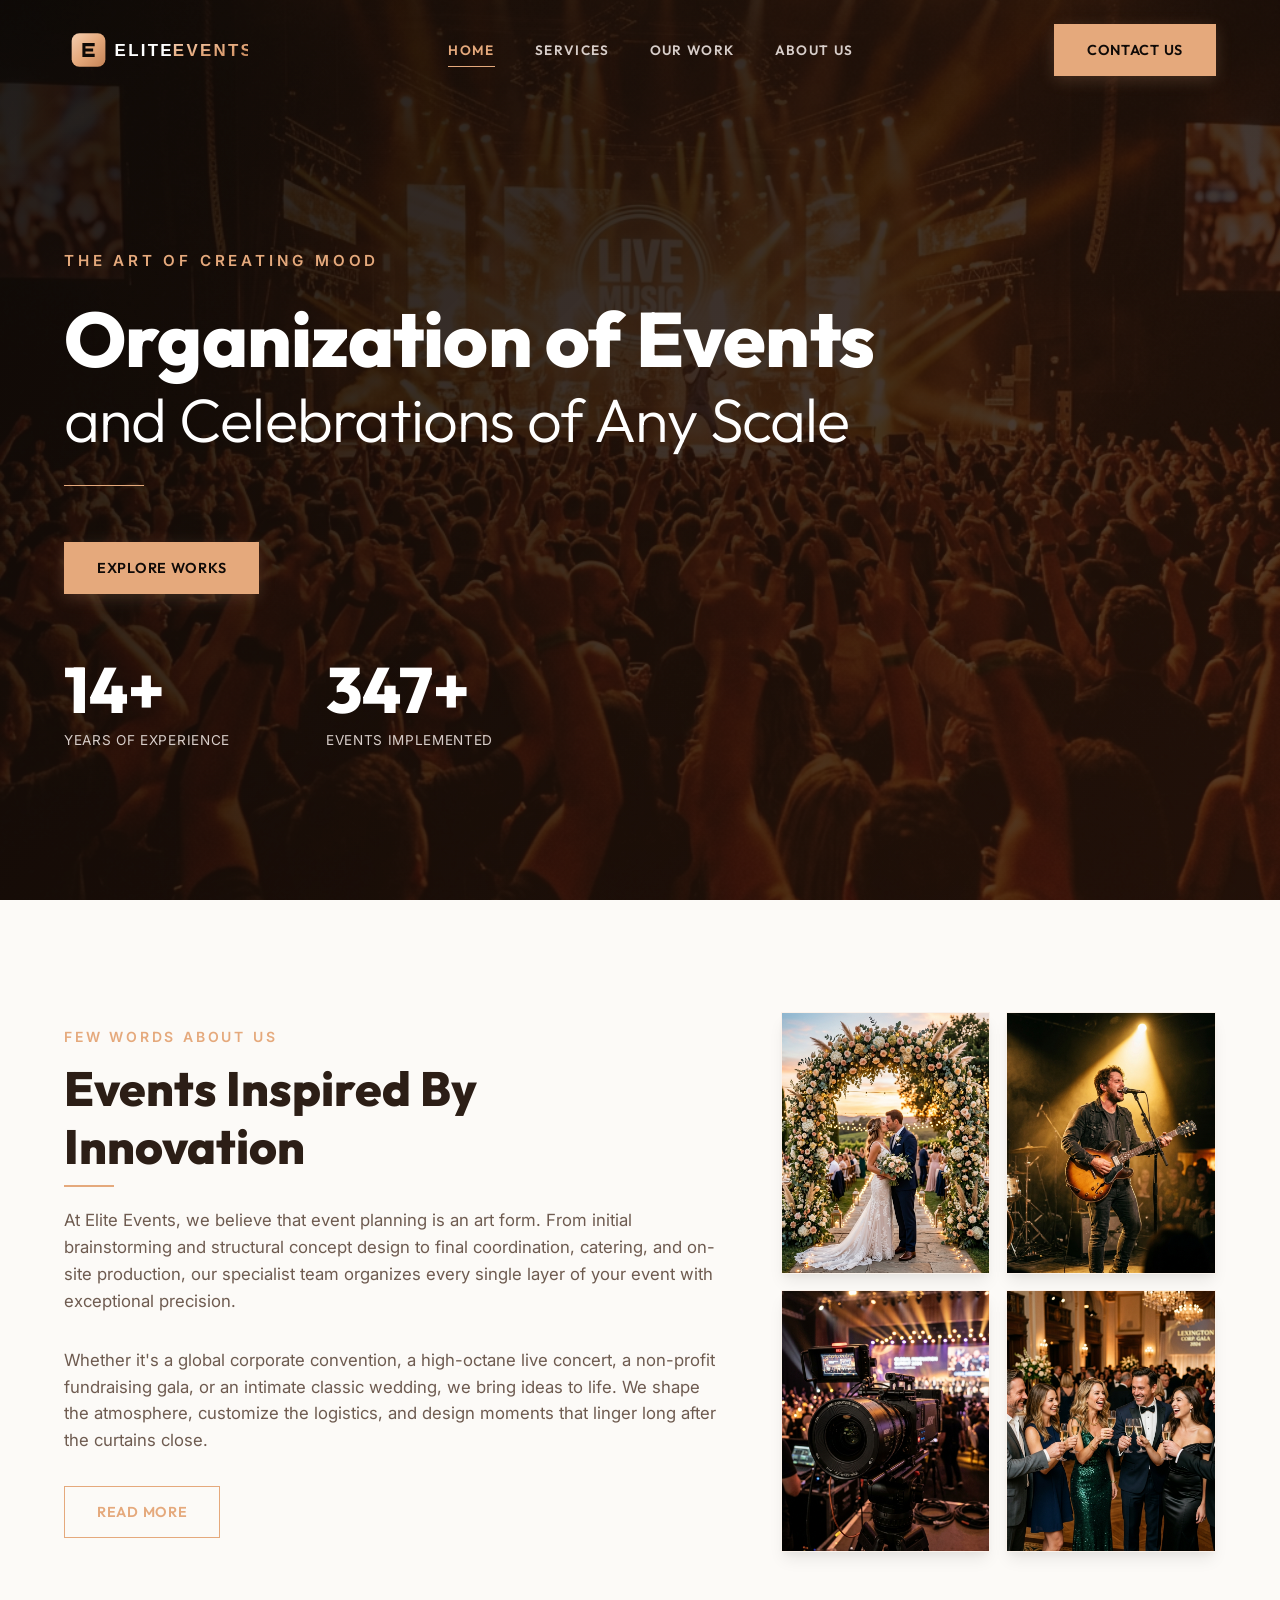
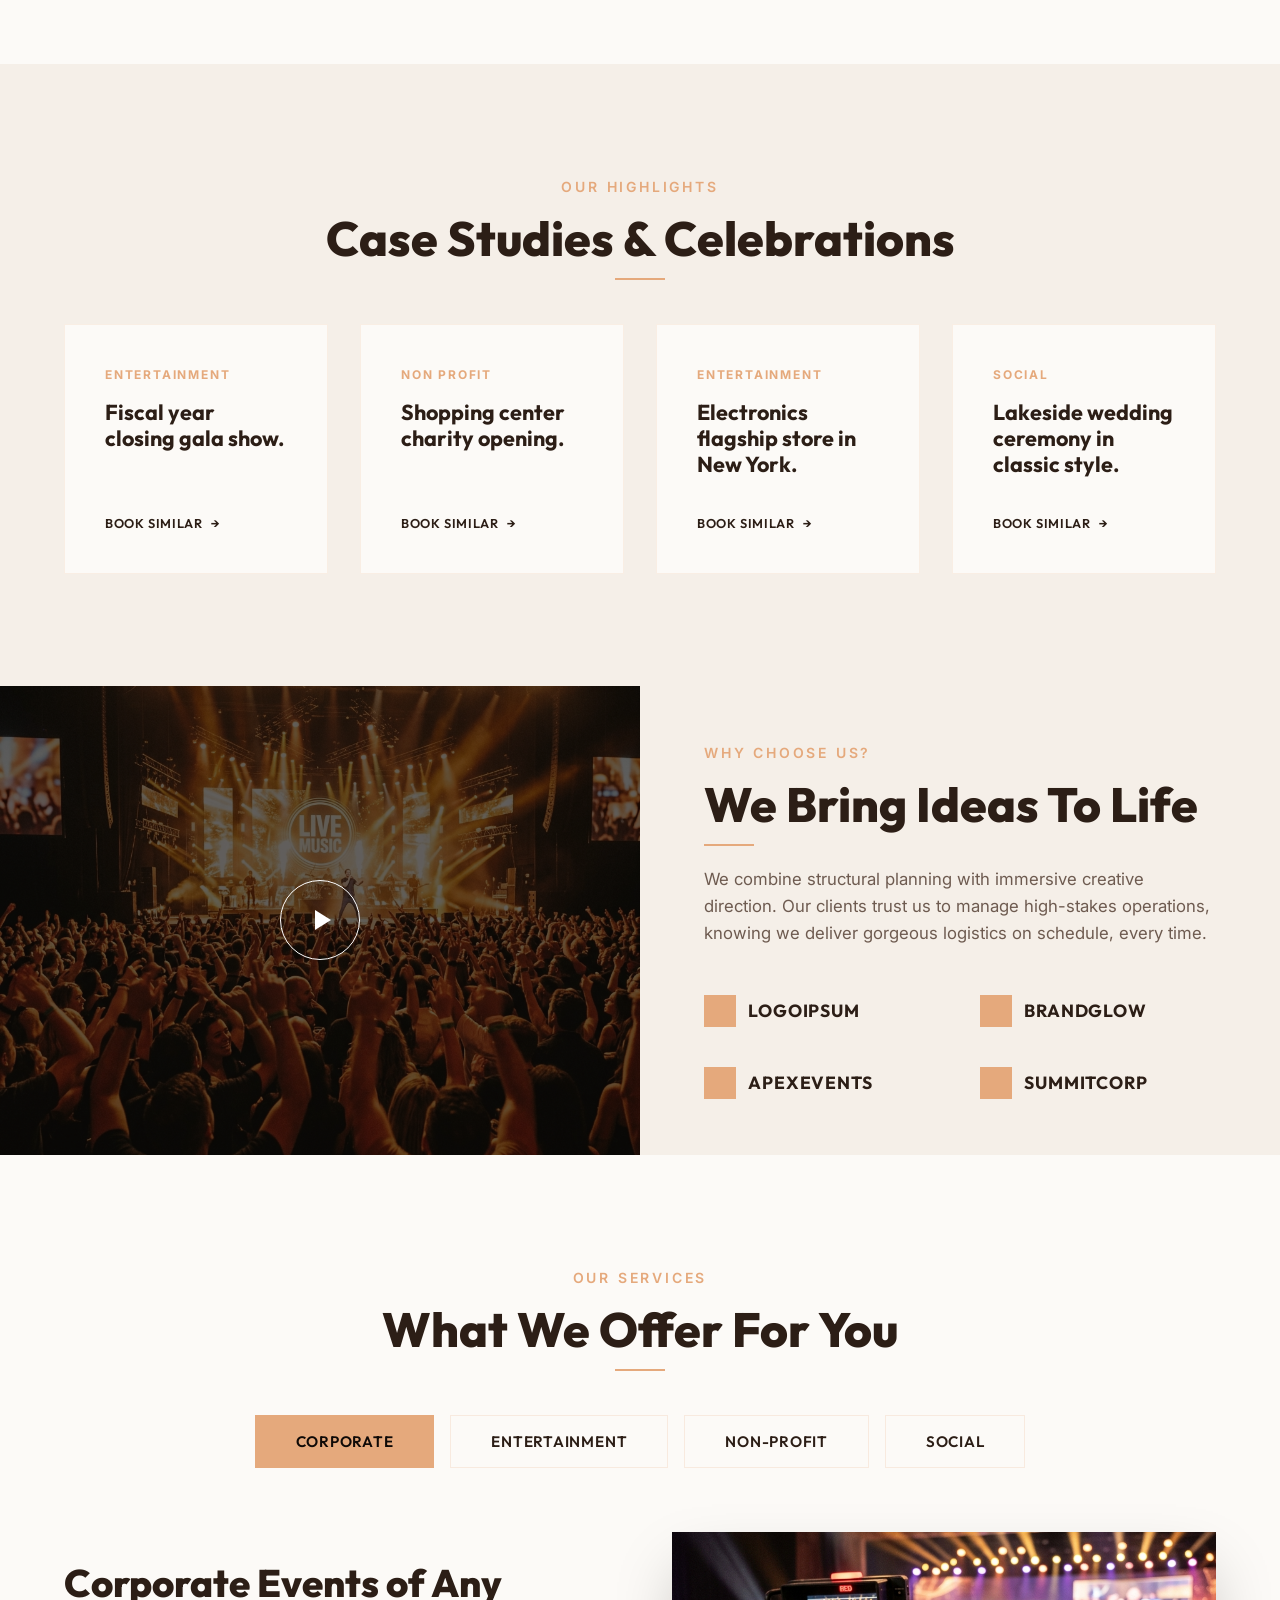
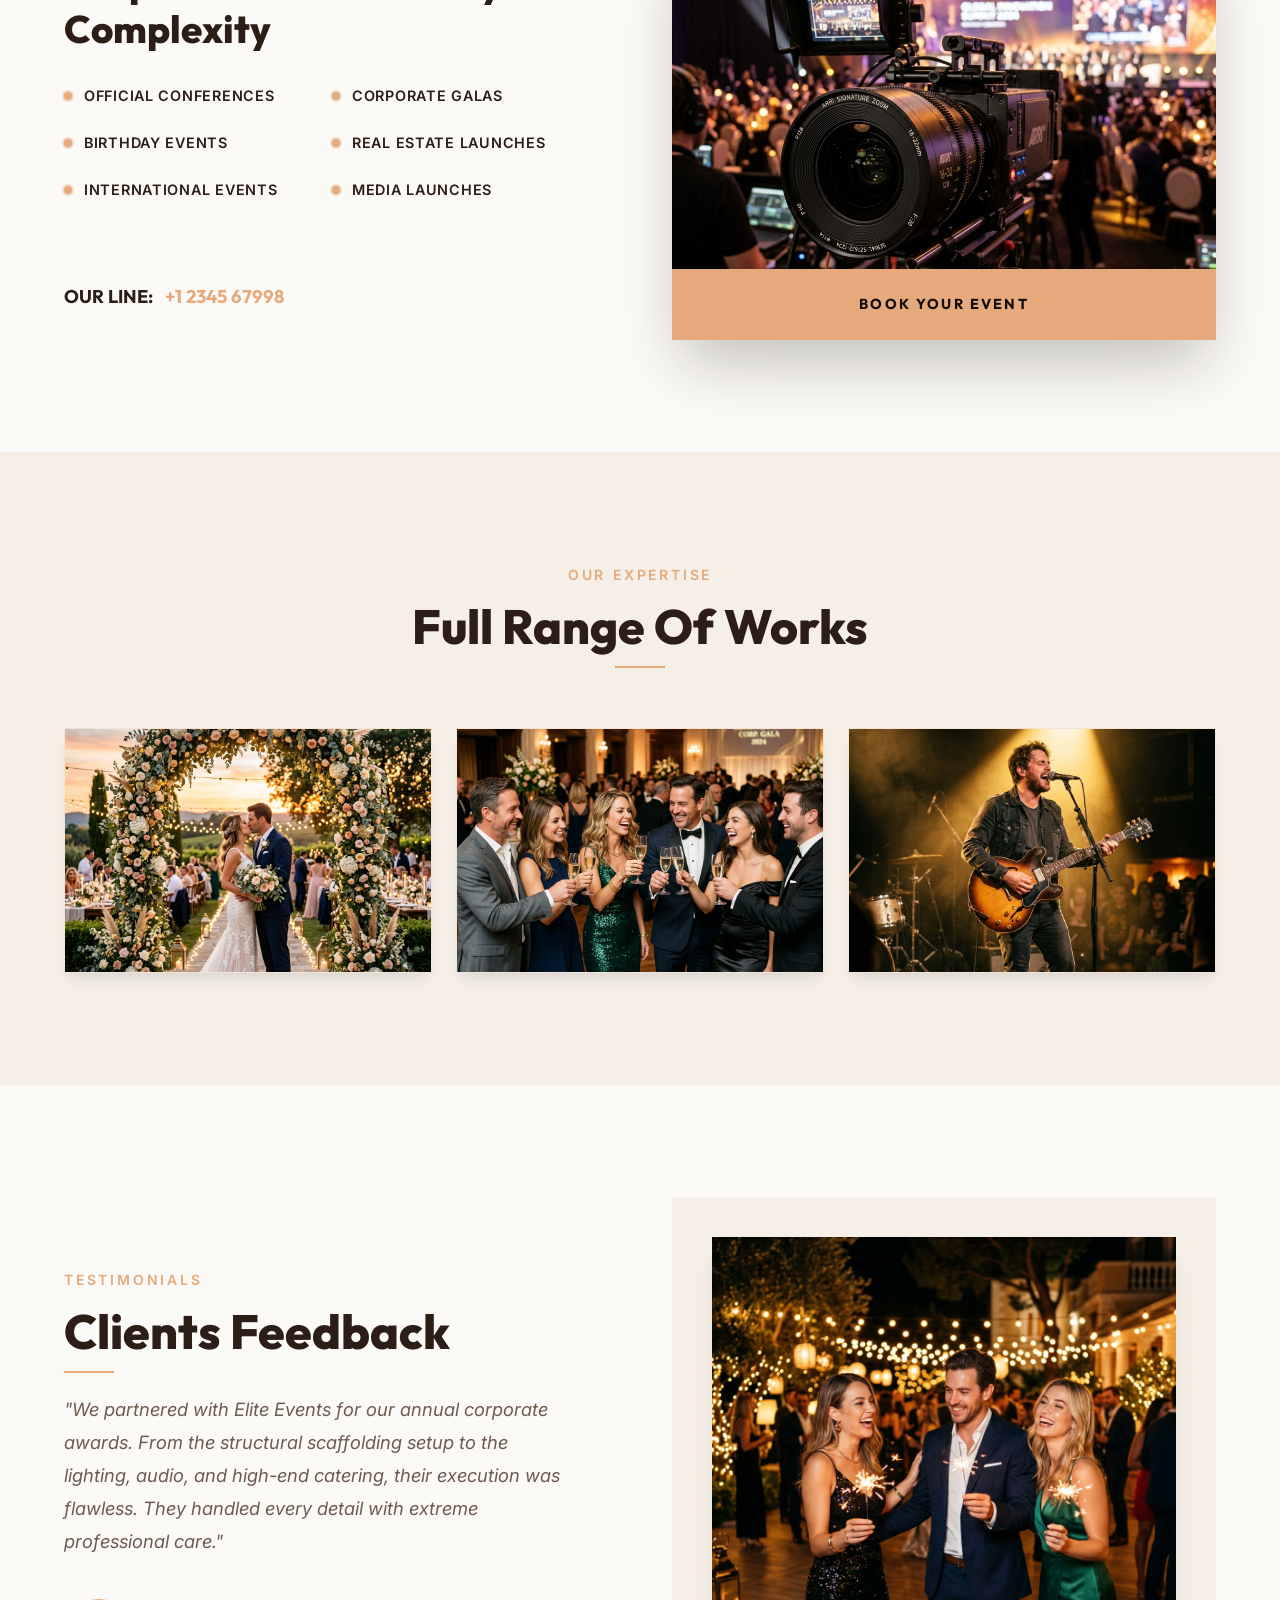
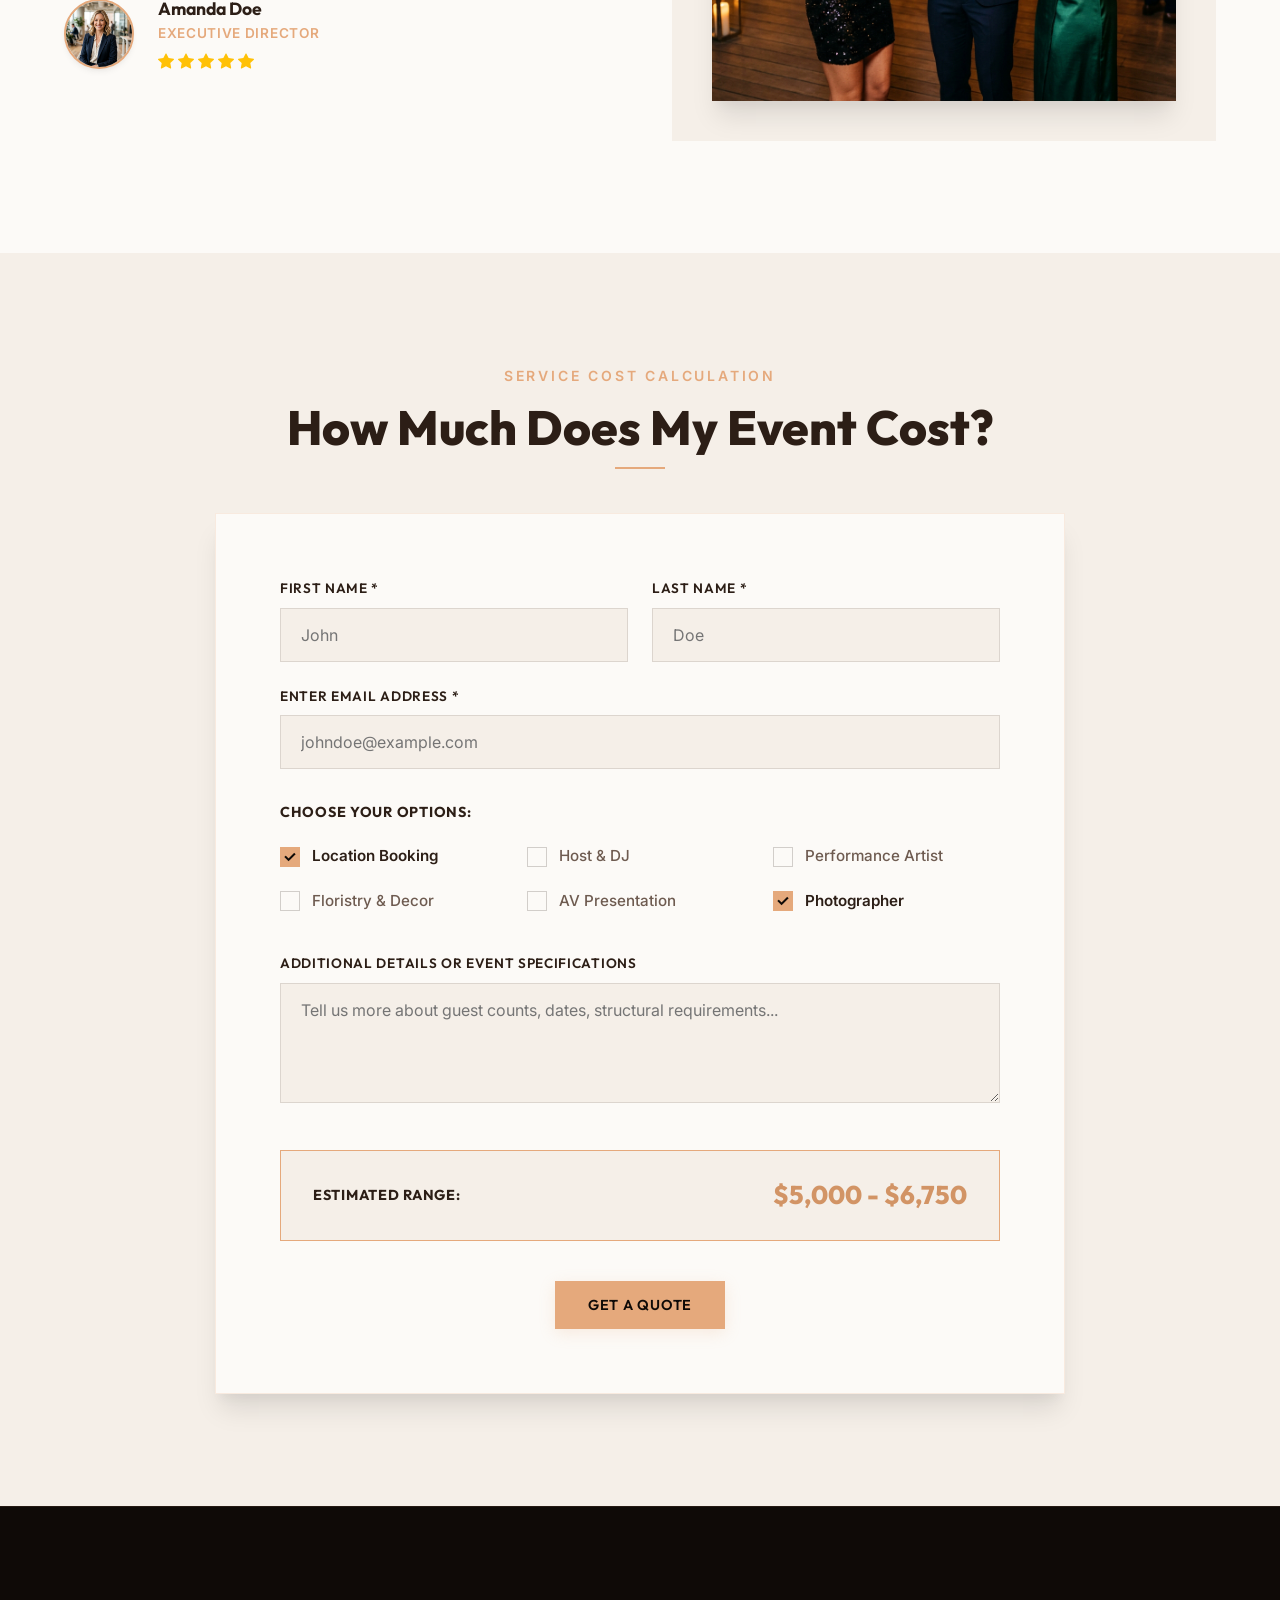
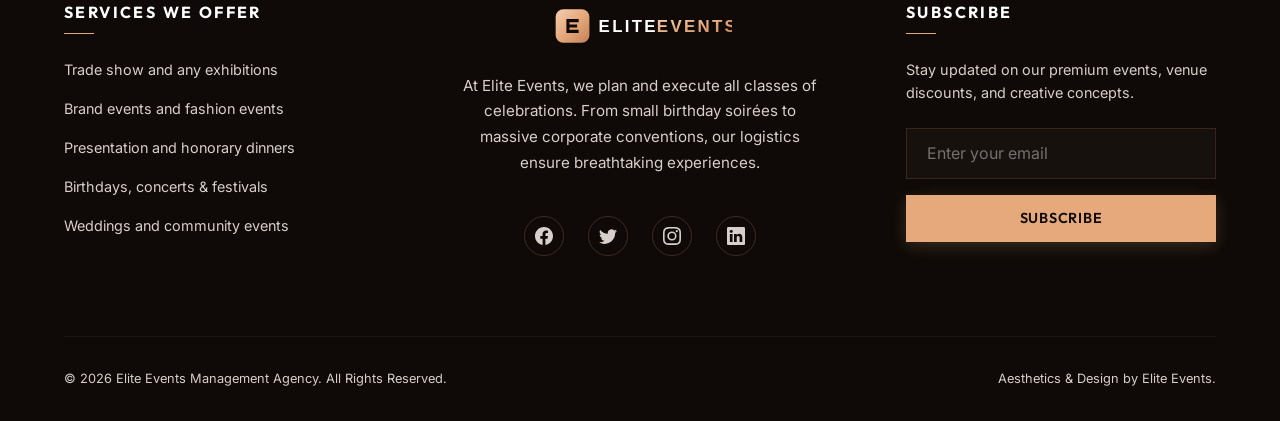
==== commit fc1299c4: "U" ====
--- a/index.html
+++ b/index.html
@@ -6,6 +6,7 @@
   <title>Elite Events | Premium Event Planning & Management Agency</title>
   <meta name="description" content="Elite Events provides bespoke planning, management, and flawless execution for corporate, entertainment, non-profit, and social events. Translate your vision into an unforgettable experience.">
   <link rel="stylesheet" href="style.css">
+  <link rel="icon" type="image/svg+xml" href="assets/favicon.svg">
 </head>
 <body>
 
@@ -15,7 +16,7 @@
   <header class="header" id="site-header">
     <div class="container nav-container">
       <a href="index.html#home" class="logo" id="header-logo">
-        ELITE<span>EVENTS</span>
+        <img src="assets/logo.svg" alt="Elite Events Logo" style="height: 46px; display: block;">
       </a>
       
       <nav class="nav-menu-wrapper" aria-label="Main Navigation">
@@ -24,7 +25,7 @@
           <li><a href="services.html" class="nav-link" id="nav-link-services">Services</a></li>
           <li><a href="work.html" class="nav-link" id="nav-link-work">Our Work</a></li>
           <li><a href="about.html" class="nav-link" id="nav-link-about">About Us</a></li>
-          <li class="mobile-only"><a href="contact.html" class="nav-link" id="nav-link-contact-mobile">Contact Us</a></li>
+          <li class="mobile-only" style="margin-top: 1.5rem;"><a href="contact.html" class="btn btn-primary" id="nav-link-contact-mobile" style="display: inline-flex; width: 100%; text-align: center; justify-content: center;">Contact Us</a></li>
         </ul>
       </nav>
       
@@ -53,11 +54,11 @@
         
         <div class="hero-stats">
           <div class="stat-item">
-            <span class="stat-number" data-count="14" id="stat-experience">0</span>
+            <span class="stat-number" data-count="14" id="stat-experience">0+</span>
             <span class="stat-label">Years of experience</span>
           </div>
           <div class="stat-item">
-            <span class="stat-number" data-count="347" id="stat-implemented">0</span>
+            <span class="stat-number" data-count="347" id="stat-implemented">0+</span>
             <span class="stat-label">Events implemented</span>
           </div>
         </div>
@@ -191,6 +192,7 @@
             <div class="logo-icon" style="background-color: var(--primary);"></div>
             <span class="logo-text">SummitCorp</span>
           </div>
+          
         </div>
       </div>
     </div>
@@ -479,7 +481,7 @@
         
         <!-- Col 2: Brand / Description -->
         <div class="footer-col footer-brand" id="footer-brand-info">
-          <div class="footer-logo">ELITE<span>EVENTS</span></div>
+          <div class="footer-logo"><img src="assets/logo.svg" alt="Elite Events Logo" style="height: 46px; display: block; margin: 0 auto;"></div>
           <p class="footer-desc">
             At Elite Events, we plan and execute all classes of celebrations. From small birthday soirées to massive corporate conventions, our logistics ensure breathtaking experiences.
           </p>
--- a/style.css
+++ b/style.css
@@ -106,7 +106,8 @@
   text-transform: uppercase;
   color: var(--primary);
   margin-bottom: 0.75rem;
-  display: inline-block;
+  display: block;
+  width: 100%;
   font-weight: 600;
 }
 
@@ -557,7 +558,8 @@
   background-image: url('assets/hero_concert.png');
   background-size: cover;
   background-position: center;
-  min-height: 450px;
+  min-height: 360px;
+  height: 100%;
   display: flex;
   align-items: center;
   justify-content: center;
@@ -612,7 +614,7 @@
 
 .why-content {
   background-color: var(--bg-light-accent);
-  padding: 6rem;
+  padding: 3.5rem 4rem;
   display: flex;
   flex-direction: column;
   justify-content: center;
@@ -753,10 +755,12 @@
 
 .services-list-item::before {
   content: '';
-  width: 6px;
-  height: 6px;
-  border: 1px solid var(--primary);
+  width: 8px;
+  height: 8px;
+  background-color: var(--primary);
   border-radius: var(--border-radius-full);
+  box-shadow: 0 0 0 2px rgba(229, 169, 124, 0.4);
+  flex-shrink: 0;
 }
 
 .services-phone {
@@ -1593,6 +1597,9 @@
   .offer-images-grid {
     grid-template-columns: repeat(2, 1fr) !important;
   }
+  .offer-img-card {
+    height: 260px !important;
+  }
   
   .contact-main-grid {
     grid-template-columns: 1fr !important;
@@ -1603,6 +1610,9 @@
 @media (max-width: 768px) {
   .offer-images-grid {
     grid-template-columns: 1fr !important;
+  }
+  .offer-img-card {
+    height: 480px !important;
   }
   
   .price-list-row {
@@ -1797,4 +1807,36 @@
   .schedule-rows {
     gap: 1rem !important;
   }
-}
+
+  /* About page Incredible Experience stats vertical stacking */
+  .stat-item-row {
+    flex-direction: column !important;
+    align-items: flex-start !important;
+    gap: 0.5rem !important;
+    padding-bottom: 1.5rem !important;
+  }
+  
+  .exp-stats-box {
+    padding: 3rem 2rem !important;
+    gap: 2.5rem !important;
+  }
+
+  /* Home page We Bring Ideas To Life mobile padding */
+  .why-content {
+    padding: 2.5rem 1.5rem !important;
+  }
+
+  /* Prevent logo grid overflow on 360px screens */
+  .why-logos {
+    gap: 1.25rem 1rem !important;
+  }
+  
+  .logo-text {
+    font-size: 0.95rem !important;
+  }
+
+  /* Services page cards on small mobile viewports */
+  .offer-img-card {
+    height: 340px !important;
+  }
+}
